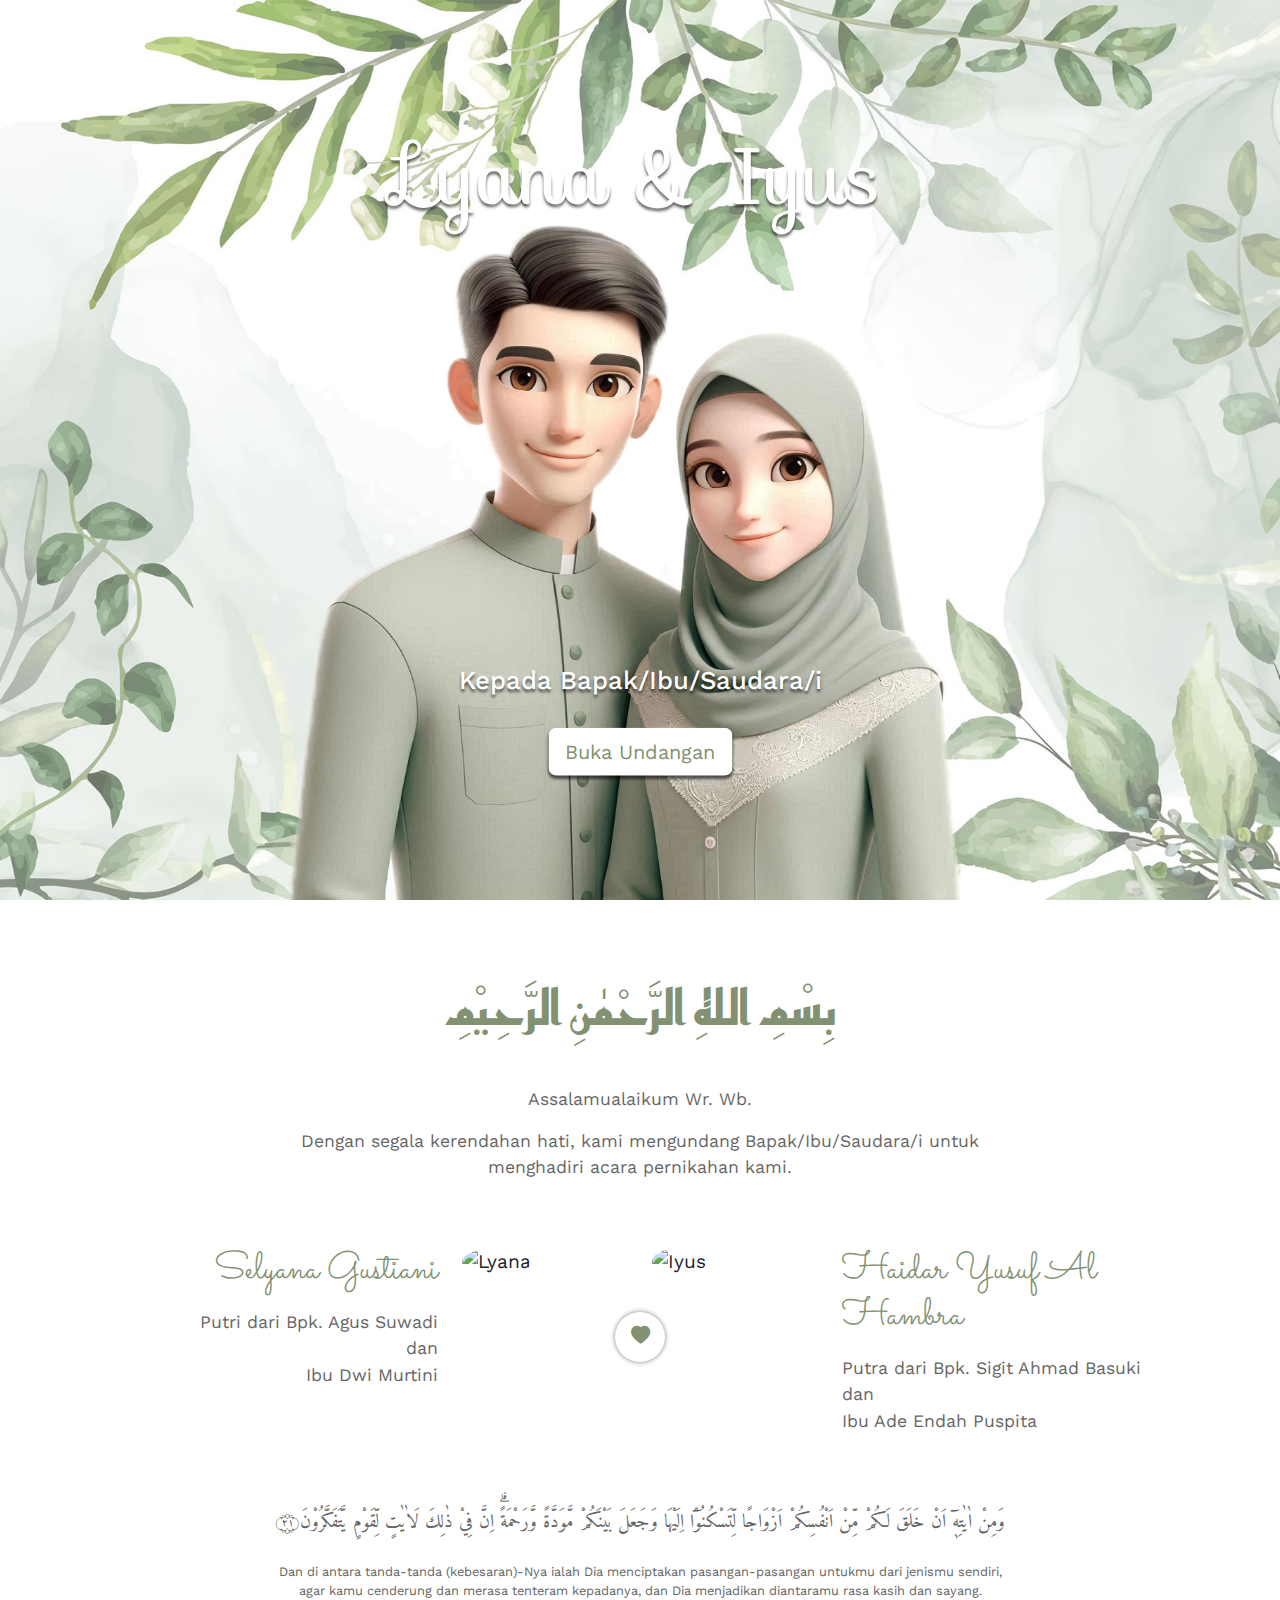
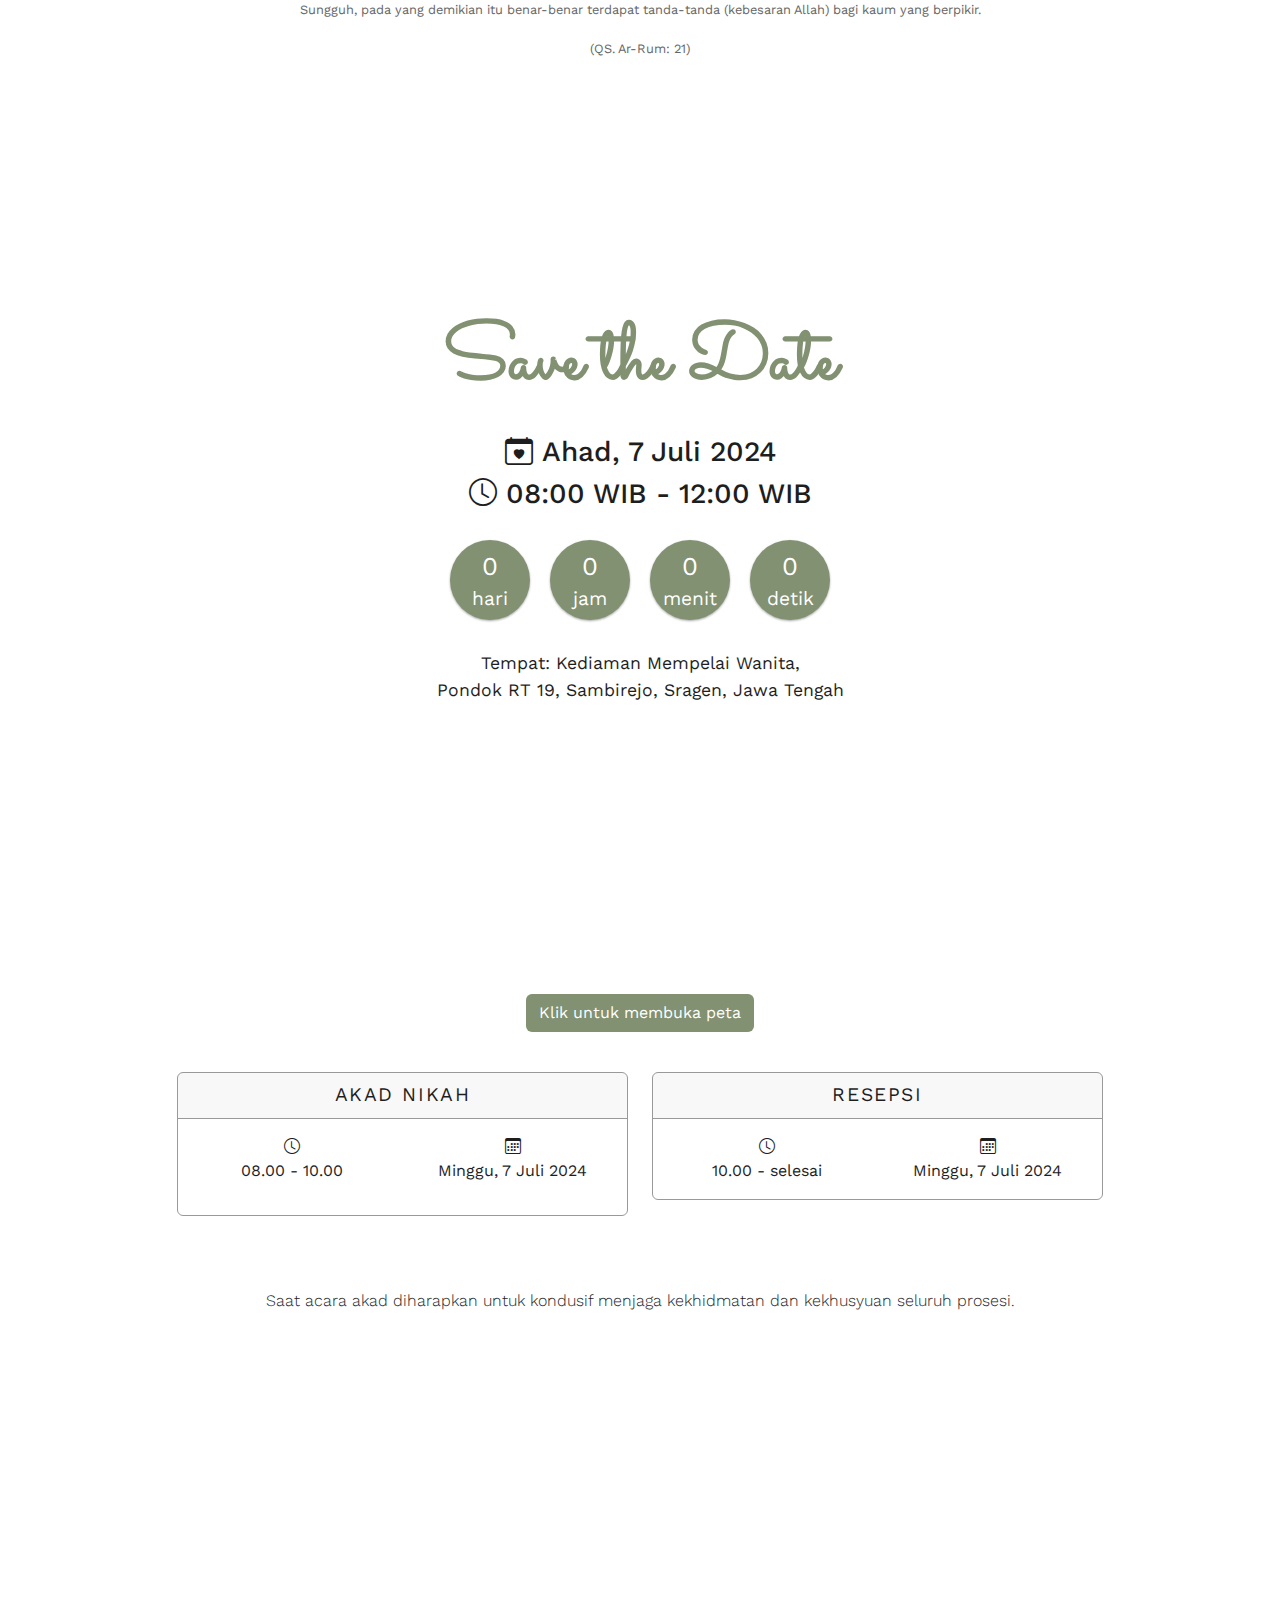
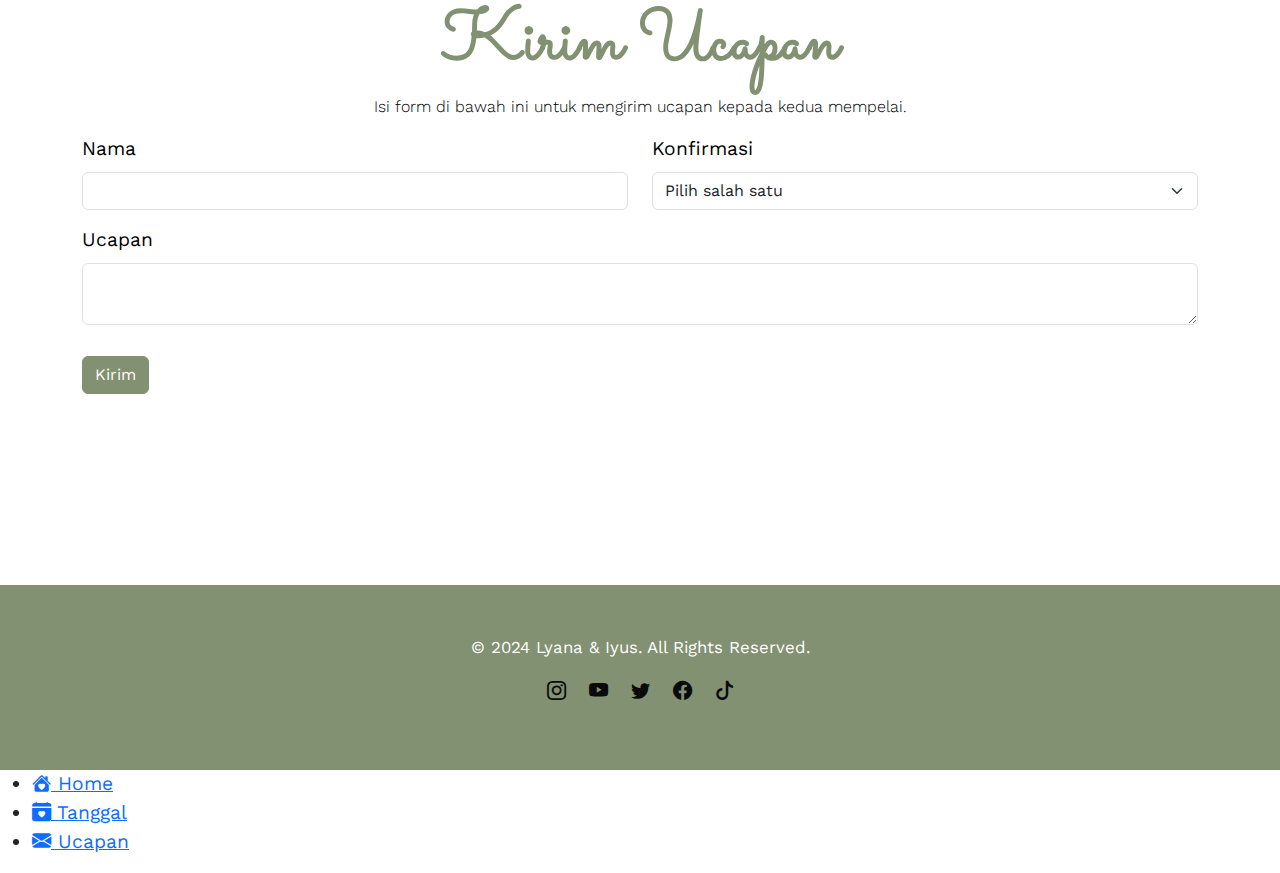
==== index.html @ e0b6995a "change song #1" ====
<!DOCTYPE html>
<html lang="en">
  <head>
    <meta charset="utf-8" />
    <meta name="viewport" content="width=device-width, initial-scale=1" />
    <title>Lyana & Iyus</title>
    <link rel="icon" type="image/x-icon" href="img/fav-min.ico" />
    <link
      href="https://cdn.jsdelivr.net/npm/bootstrap@5.3.3/dist/css/bootstrap.min.css"
      rel="stylesheet"
      integrity="sha384-QWTKZyjpPEjISv5WaRU9OFeRpok6YctnYmDr5pNlyT2bRjXh0JMhjY6hW+ALEwIH"
      crossorigin="anonymous"
    />

    <!-- Fonts -->
    <link rel="preconnect" href="https://fonts.googleapis.com" />
    <link rel="preconnect" href="https://fonts.gstatic.com" crossorigin />
    <link
      href="https://fonts.googleapis.com/css2?family=Sacramento&family=Work+Sans:wght@100;300;400;600;700&display=swap"
      rel="stylesheet"
    />
    <link
      href="https://fonts.googleapis.com/css2?family=Corinthia:wght@400;700&display=swap"
      rel="stylesheet"
    />
    <link
      href="https://fonts.googleapis.com/css2?family=Reem+Kufi:wght@400..700&display=swap"
      rel="stylesheet"
    />
    <link
      href="https://fonts.googleapis.com/css2?family=Alice&family=Pacifico&family=Sofia&display=swap"
      rel="stylesheet"
    />
    <link
      href="https://fonts.googleapis.com/css2?family=Amiri:ital,wght@0,400;0,700;1,400;1,700&display=swap"
      rel="stylesheet"
    />

    <!-- simplyCountdown -->
    <link rel="stylesheet" href="countdown/simplyCountdown.theme.default.css" />
    <script src="countdown/simplyCountdown.min.js"></script>

    <!-- Bootstrap Icons -->
    <link
      rel="stylesheet"
      href="https://cdn.jsdelivr.net/npm/bootstrap-icons@1.10.5/font/bootstrap-icons.css"
    />

    <link rel="stylesheet" href="style.css" />
  </head>

  <body>
    <section
      id="hero"
      class="hero p-3 mx-auto text-center justify-content-center align-items-center text-white"
    >
      <main>
        <div
          class="position-absolute translate-middle"
          style="top: 20%; left: 50%"
        >
          <h1>Lyana & Iyus</h1>
        </div>
        <div
          class="position-absolute translate-middle"
          style="top: 80%; left: 50%"
        >
          <h4>Kepada <span>Bapak/Ibu/Saudara/i, </span></h4>
          <a href="#home" class="btn btn-lg mt-4" onClick="enableScroll()"
            >Buka Undangan</a
          >
        </div>
      </main>
    </section>

    <section id="home" class="home">
      <div class="container">
        <div class="row justify-content-center">
          <div class="col-md-8 text-center">
            <h2>بِسْمِ اللهِ الرَّحْمٰنِ الرَّحِيْمِ</h2>
            <p>Assalamualaikum Wr. Wb.</p>
            <p>
              Dengan segala kerendahan hati, kami mengundang Bapak/Ibu/Saudara/i
              untuk menghadiri acara pernikahan kami.
            </p>
          </div>
        </div>

        <div class="row couple">
          <div class="col-lg-6">
            <div class="row">
              <div class="col-8 text-end">
                <h3>Selyana Gustiani</h3>
                <p>
                  Putri dari Bpk. Agus Suwadi <br />
                  dan <br />
                  Ibu Dwi Murtini
                </p>
              </div>
              <div class="col-4">
                <img
                  src="img/01.jpg"
                  alt="Lyana"
                  class="img-responsive rounded-circle"
                />
              </div>
            </div>
          </div>

          <span class="heart"><i class="bi bi-heart-fill"></i></span>

          <div class="col-lg-6 putra">
            <div class="row">
              <div class="col-4">
                <img
                  src="img/02.jpg"
                  alt="Iyus"
                  class="img-responsive rounded-circle"
                />
              </div>
              <div class="col-8">
                <h3>Haidar Yusuf Al Hambra</h3>
                <p>
                  Putra dari Bpk. Sigit Ahmad Basuki <br />
                  dan <br />
                  Ibu Ade Endah Puspita
                </p>
              </div>
            </div>
          </div>
        </div>

        <div class="row justify-content-center" style="margin-top: 3rem">
          <div class="col-md-8 text-center">
            <p
              style="
                font-size: 1.2rem;
                font-family: 'Amiri', sans-serif;
                line-height: 48px;
              "
            >
              وَمِنْ اٰيٰتِهٖٓ اَنْ خَلَقَ لَكُمْ مِّنْ اَنْفُسِكُمْ اَزْوَاجًا
              لِّتَسْكُنُوْٓا اِلَيْهَا وَجَعَلَ بَيْنَكُمْ مَّوَدَّةً
              وَّرَحْمَةًۗ اِنَّ فِيْ ذٰلِكَ لَاٰيٰتٍ لِّقَوْمٍ
              يَّتَفَكَّرُوْنَ۝٢١
            </p>
            <p style="font-size: 0.8rem">
              Dan di antara tanda-tanda (kebesaran)-Nya ialah Dia menciptakan
              pasangan-pasangan untukmu dari jenismu sendiri, agar kamu
              cenderung dan merasa tenteram kepadanya, dan Dia menjadikan
              diantaramu rasa kasih dan sayang. Sungguh, pada yang demikian itu
              benar-benar terdapat tanda-tanda (kebesaran Allah) bagi kaum yang
              berpikir.
              <br /><br />
              (QS. Ar-Rum: 21)
            </p>
          </div>
        </div>
      </div>
    </section>

    <section id="info" class="info">
      <div class="container">
        <div class="row justify-content-center">
          <div class="col-md-8 col-10 text-center">
            <h2 style="margin-bottom: 25px">Save the Date</h2>
            <h3>
              <span class="icon-datetime"
                ><i class="bi bi-calendar-heart"> </i></span
              >Ahad, 7 Juli 2024
            </h3>
            <h3>
              <span class="icon-datetime"><i class="bi bi-clock"> </i></span
              >08:00 WIB - 12:00 WIB
            </h3>
            <div class="simply-countdown text-white"></div>
            <p class="alamat">
              Tempat: Kediaman Mempelai Wanita, <br />
              Pondok RT 19, Sambirejo, Sragen, Jawa Tengah
            </p>

            <iframe
              src="https://maps.google.com/maps?q=-7.4890027454927965, 111.09215640266731&hl=id&z=18&output=embed"
              width="100%"
              height="250"
              style="border: 0"
              allowfullscreen=""
              loading="lazy"
              referrerpolicy="no-referrer-when-downgrade"
            ></iframe>

            <a
              href="https://maps.app.goo.gl/fdYqqbR3xzCkY8vp6"
              target="_blank"
              class="btn btn-custom my-3"
              >Klik untuk membuka peta</a
            >
            <!-- <p class="description">Diharapkan untuk tidak salah alamat dan tanggal. Manakala tiba di tujuan namun tidak
            ada tanda-tanda sedang dilangsungkan pernikahan, boleh jadi Anda salah jadwal, atau salah tempat.</p> -->
          </div>
        </div>

        <div class="row justify-content-center mt-4">
          <div class="col-md-5 col-10">
            <div class="card text-center text-bg-light mb-5">
              <div class="card-header">Akad Nikah</div>
              <div class="card-body">
                <div class="row justify-content-center">
                  <div class="col-md-6">
                    <i class="bi bi-clock d-block"></i>
                    <p>08.00 - 10.00</p>
                  </div>
                  <div class="col-md-6">
                    <i class="bi bi-calendar3 d-block"></i>
                    <p>Minggu, 7 Juli 2024</p>
                  </div>
                </div>
              </div>
              <!-- <div class="card-footer">
              Saat acara akad diharapkan untuk kondusif menjaga kekhidmatan dan kekhusyuan seluruh prosesi.
            </div> -->
            </div>
          </div>
          <div class="col-md-5 col-10">
            <div class="card text-center text-bg-light">
              <div class="card-header">Resepsi</div>
              <div class="card-body">
                <div class="row justify-content-center">
                  <div class="col-md-6">
                    <i class="bi bi-clock d-block"></i>
                    <span>10.00 - selesai</span>
                  </div>
                  <div class="col-md-6">
                    <i class="bi bi-calendar3 d-block"></i>
                    <span>Minggu, 7 Juli 2024</span>
                  </div>
                </div>
              </div>
              <!-- <div class="card-footer">
              Saat acara akad diharapkan untuk kondusif menjaga kekhidmatan dan kekhusyuan seluruh prosesi.
            </div> -->
            </div>
          </div>
          <div class="description text-center">
            Saat acara akad diharapkan untuk kondusif menjaga kekhidmatan dan
            kekhusyuan seluruh prosesi.
          </div>
        </div>
      </div>
    </section>

    <section id="rsvp" class="rsvp">
      <div class="container">
        <div class="row justify-content-center">
          <div class="col-md-8 col-10 text-center">
            <h2>Kirim Ucapan</h2>
            <p>
              Isi form di bawah ini untuk mengirim ucapan kepada kedua mempelai.
            </p>
          </div>
        </div>

        <form
          class="row align-items-center justify-content-center"
          method="POST"
          action=""
          id="my-form"
        >
          <div class="col-6">
            <div class="mb-3">
              <label for="nama" class="form-label">Nama</label>
              <input
                type="text"
                class="form-control"
                id="nama"
                name="nama"
                autocomplete="off"
                required
              />
            </div>
          </div>
          <div class="col-6">
            <div class="mb-3">
              <label for="konfirmasi" class="form-label">Konfirmasi</label>
              <select
                name="konfirmasi"
                id="konfirmasi"
                class="form-select"
                required
              >
                <option value="" disabled selected>Pilih salah satu</option>
                <option value="Hadir">Hadir</option>
                <option value="Tidak Hadir">Tidak Hadir</option>
              </select>
            </div>
          </div>
          <div class="col-12">
            <div class="mb-3">
              <label for="nama" class="form-label">Ucapan</label>
              <textarea
                class="form-control"
                id="ucapan"
                name="ucapan"
                autocomplete="off"
                required
              ></textarea>
            </div>
          </div>
          <div class="col-12" style="margin-top: 15px; margin-bottom: 15px">
            <button class="btn btn-primary btn-kirim">Kirim</button>
            <button
              class="btn btn-primary btn-loading d-none"
              type="button"
              disabled
            >
              <span
                class="spinner-border spinner-border-sm"
                role="status"
                aria-hidden="true"
              ></span>
              Loading...
            </button>
          </div>
        </form>

        <div
          class="alert alert-success alert-dismissible fade show d-none my-alert"
          role="alert"
        >
          <strong>Terimakasih!</strong> Ucapan Anda sudah terkirim.
          <button
            type="button"
            class="btn-close"
            data-bs-dismiss="alert"
            aria-label="Close"
          ></button>
        </div>

        <div class="row justify-content-center mt-5">
          <div class="col-md-12" id="ucapan-show"></div>
        </div>
      </div>
    </section>

    <footer>
      <div class="container">
        <div class="row">
          <div class="col text-center">
            <small class="block"
              >&copy; 2024 Lyana & Iyus. All Rights Reserved.</small
            >
            <!-- <small class="block">Design by <a href="https://instagram.com/sandhikagalih">@sandhikagalih</a>.</small> -->
            <ul class="mt-3" style="padding-left: 0px">
              <li>
                <a href="#"><i class="bi bi-instagram"></i></a>
              </li>
              <li>
                <a href="#"><i class="bi bi-youtube"></i></a>
              </li>
              <li>
                <a href="#"><i class="bi bi-twitter"></i></a>
              </li>
              <li>
                <a href="#"><i class="bi bi-facebook"></i></a>
              </li>
              <li>
                <a href="#"><i class="bi bi-tiktok"></i></a>
              </li>
            </ul>
          </div>
        </div>
      </div>
    </footer>

    <!--=============== HEADER ===============-->
    <header id="header">
      <nav class="nav container-nav">
        <div class="nav__menu" id="nav-menu">
          <ul class="nav__list">
            <li class="nav__item d-none">
              <a href="#hero" class="nav__link active-link">
                <i class="bx bx-home-alt nav__icon"></i>
                <span class="nav__name"></span>
              </a>
            </li>

            <li class="nav__item">
              <a href="#home" class="nav__link">
                <i class="bi bi-house-heart-fill nav__icon"></i>
                <span class="nav__name">Home</span>
              </a>
            </li>

            <li class="nav__item">
              <a href="#info" class="nav__link">
                <i class="bi bi-calendar-heart-fill nav__icon"></i>
                <span class="nav__name">Tanggal</span>
              </a>
            </li>

            <li class="nav__item">
              <a href="#rsvp" class="nav__link">
                <i class="bi bi-envelope-fill nav__icon"></i>
                <span class="nav__name">Ucapan</span>
              </a>
            </li>

            <!-- <li class="nav__item">
              <a href="#portfolio" class="nav__link">
                <i class="bx bx-briefcase-alt nav__icon"></i>
                <span class="nav__name">Portfolio</span>
              </a>
            </li>

            <li class="nav__item">
              <a href="#contactme" class="nav__link">
                <i class="bx bx-message-square-detail nav__icon"></i>
                <span class="nav__name">Contactme</span>
              </a>
            </li> -->
          </ul>
        </div>
      </nav>
    </header>

    <!-- <nav class="navbar bg-transparent sticky-bottom mynavbar justify-content-center">
    <div class="container" style="width: 70%;">
      <a class="nav-link" href="#home" style="font-size: 1rem;"><span class="icon-nav"><i class="bi bi-house-heart"></i>Home</a>
      <a class="nav-link" href="#info" style="font-size: 1rem;"><span class="icon-nav"><i class="bi bi-calendar-heart"></i>Tanggal & Waktu</a>
    </div>
  </nav> -->

    <div id="audio-container">
      <audio id="song" loop>
        <source src="audio/crush.mp3" type="audio/mp3" />
      </audio>

      <div class="audio-icon-wrapper" style="display: none">
        <i class="bi bi-disc"></i>
      </div>
    </div>

    <script
      src="https://cdn.jsdelivr.net/npm/popper.js@1.12.9/dist/umd/popper.min.js"
      integrity="sha384-ApNbgh9B+Y1QKtv3Rn7W3mgPxhU9K/ScQsAP7hUibX39j7fakFPskvXusvfa0b4Q"
      crossorigin="anonymous"
    ></script>
    <script
      src="https://cdn.jsdelivr.net/npm/bootstrap@5.3.3/dist/js/bootstrap.bundle.min.js"
      integrity="sha384-YvpcrYf0tY3lHB60NNkmXc5s9fDVZLESaAA55NDzOxhy9GkcIdslK1eN7N6jIeHz"
      crossorigin="anonymous"
    ></script>
    <script src="https://cdn.jsdelivr.net/npm/bs5-lightbox@1.8.3/dist/index.bundle.min.js"></script>
    <script src="main.js"></script>

    <script>
      simplyCountdown(".simply-countdown", {
        year: 2024, // required
        month: 7, // required
        day: 7, // required
        hours: 8, // Default is 0 [0-23] integer
        words: {
          //words displayed into the countdown
          days: { singular: "hari", plural: "hari" },
          hours: { singular: "jam", plural: "jam" },
          minutes: { singular: "menit", plural: "menit" },
          seconds: { singular: "detik", plural: "detik" },
        },
      });
    </script>

    <script>
      // const stickyTop = document.querySelector('.sticky-top');
      // const offcanvas = document.querySelector('.offcanvas');

      // offcanvas.addEventListener('show.bs.offcanvas', function () {
      //   stickyTop.style.overflow = 'visible';
      // });

      // offcanvas.addEventListener('hidden.bs.offcanvas', function () {
      //   stickyTop.style.overflow = 'hidden';
      // });
    </script>

    <script>
      const rootElement = document.querySelector(":root");
      const audioIconWrapper = document.querySelector(".audio-icon-wrapper");
      const audioIcon = document.querySelector(".audio-icon-wrapper i");
      const song = document.querySelector("#song");
      let isPlaying = false;

      function disableScroll() {
        scrollTop = window.pageYOffset || document.documentElement.scrollTop;
        scrollLeft = window.pageXOffset || document.documentElement.scrollLeft;

        window.onscroll = function () {
          window.scrollTo(scrollTop, scrollLeft);
        };

        rootElement.style.scrollBehavior = "auto";
      }

      function enableScroll() {
        window.onscroll = function () {};
        rootElement.style.scrollBehavior = "smooth";
        localStorage.setItem("opened", "true");
        playAudio();
      }

      function playAudio() {
        song.volume = 0.5;
        audioIconWrapper.style.display = "flex";
        song.play();
        isPlaying = true;
      }

      audioIconWrapper.onclick = function () {
        if (isPlaying) {
          song.pause();
          audioIcon.classList.remove("bi-disc");
          audioIcon.classList.add("bi-pause-circle");
        } else {
          song.play();
          audioIcon.classList.add("bi-disc");
          audioIcon.classList.remove("bi-pause-circle");
        }

        isPlaying = !isPlaying;
      };

      if (!localStorage.getItem("opened")) {
        disableScroll();
      }
      disableScroll();
    </script>

    <script>
      const scriptURL =
        "https://script.google.com/macros/s/AKfycbwRTH7jut12gZgEm5F5q0Re8HhPMRl8ccs-3Pchv9IXvQUuDUUGzwP4-3HopkGYMEgA/exec";
      const form = document.forms["my-form"];
      const btnKirim = document.querySelector(".btn-kirim");
      const btnLoading = document.querySelector(".btn-loading");
      const myAlert = document.querySelector(".my-alert");

      form.addEventListener("submit", (e) => {
        e.preventDefault();
        // ketika tombol submit diklik
        // tampilkan tombol loading, hilangkan tombol kirim
        btnLoading.classList.toggle("d-none");
        btnKirim.classList.toggle("d-none");
        glow =
          "<div class='placeholder-glow mt-3'>" +
          "<span class='placeholder col-4'></span>" +
          "<span class='placeholder col-1 offset-6'></span>" +
          "<span class='placeholder col-8'></span>" +
          "</div>" +
          "<div class='placeholder-glow mt-3'>" +
          "<span class='placeholder col-4'></span>" +
          "<span class='placeholder col-1 offset-6'></span>" +
          "<span class='placeholder col-8'></span>" +
          "</div>" +
          "<div class='placeholder-glow mt-3'>" +
          "<span class='placeholder col-4'></span>" +
          "<span class='placeholder col-1 offset-6'></span>" +
          "<span class='placeholder col-8'></span>" +
          "</div>";
        document.getElementById("ucapan-show").innerHTML = "";
        document.getElementById("ucapan-show").innerHTML = glow;
        fetch(scriptURL, { method: "POST", body: new FormData(form) })
          .then((response) => {
            fetchJSONData();
            // tampilkan tombol kirim, hilangkan tombol loading
            btnLoading.classList.toggle("d-none");
            btnKirim.classList.toggle("d-none");
            // tampilkan alert
            myAlert.classList.toggle("d-none");
            // reset formnya
            form.reset();
            // console.log('Success!', response);
          })
          .catch((error) => console.error("Error!", error.message));
      });

      function fetchJSONData() {
        fetch(
          "https://script.google.com/macros/s/AKfycbyUpbP7w0njojXUt_hQX7yqkioSXb-N8_eKjPZL4yBMKMuc9KRq4rf234m5NmoCH4g6/exec",
          {
            mode: "cors",
          }
        )
          .then((res) => {
            // console.log(res)
            if (!res.ok) {
              throw new Error(`HTTP error! Status: ${res.status}`);
            }
            return res.json();
          })
          .then((data) => {
            // console.log(data.data.length)
            data.data.reverse();
            text =
              "<ul class='list-group' style='max-height: 250px; overflow-y:auto; -webkit-overflow-scrolling: touch;'>";
            for (var i = 0; i < data.data.length; i++) {
              // console.log(data[i].nama)
              if (data.data[i].konfirmasi == "Hadir") {
                pillColor = " text-bg-success ";
              } else {
                pillColor = " text-bg-secondary ";
              }
              text +=
                "<li class='list-group-item d-flex justify-content-between align-items-start'><div class='ms-2 me-auto' id='ucapan-tampil'><div class='fw-bold' id='nama-tampil'>" +
                data.data[i].nama +
                "<span> <i class='fw-light text-secondary' style='font-size: 10px'>" +
                new Date(data.data[i].timestamp).toLocaleString("id-ID") +
                "</i></span>" +
                "</div>" +
                data.data[i].ucapan +
                "</div><span class='badge" +
                pillColor +
                "rounded-pill'>" +
                data.data[i].konfirmasi +
                "</span></li>";
            }
            text += "</ul>";
            document.getElementById("ucapan-show").innerHTML = text;
          })
          .catch((error) => console.error("Unable to fetch data:", error));
      }

      fetchJSONData();
    </script>

    <script>
      const urlParams = new URLSearchParams(window.location.search);
      const nama = urlParams.get("n") || "";
      const pronoun = urlParams.get("p") || "Bapak/Ibu/Saudara/i";
      const namaContainer = document.querySelector(".hero h4 span");
      namaContainer.innerText = `${pronoun} ${nama},`.replace(/ ,$/, "");

      document.querySelector("#nama").value = nama;
    </script>
  </body>
</html>
---- countdown/simplyCountdown.theme.default.css ----
.simply-countdown {
  overflow: hidden;
  display: table;
  margin: auto;
}
.simply-countdown > .simply-section {
  width: 20px;
  height: 20px;
  padding: 40px;
  display: flex;
  align-items: center;
  justify-content: center;
  float: left;
  margin: 10px;
  background: var(--sage);
  box-shadow: 0 1px 3px rgba(0, 0, 0, 0.12), 0 1px 2px rgba(0, 0, 0, 0.24);
  border-radius: 50%;
}
.simply-countdown > .simply-section .simply-amount,
.simply-countdown > .simply-section .simply-word {
  display: block;
  text-align: center;
}

.simply-countdown > .simply-section .simply-amount {
  font-size: 1.6rem;
}
---- style.css ----
:root {
  --pink: #f14e95;
  --sage: #819171;
  --bg: #0a0a0a;
  --shadow: 0 3px 3px rgba(0, 0, 0, 0.6);
}

body {
  font-size: 1.2rem;
  font-family: "Work Sans", sans-serif;
  /* min-height: 4000px; */
}

.hero::before {
  content: "";
  position: absolute;
  top: 0;
  left: 0;
  width: 100%;
  height: 100%;
  background-image: url(img/bg.jpg);
  background-size: cover;
  background-position: center;
  z-index: -1;
  /* opacity: 0.7;s */
  /* filter: grayscale(); */
}

.hero {
  position: relative;
  min-height: 100vh;
  z-index: 2000;
}

.hero h1,
.hero h4,
.hero p {
  text-shadow: var(--shadow);
}

/* .hero h1 {
  font-family: "Sacramento", cursive;
  font-size: 6rem;
} */

.hero h1 {
  font-family: "Sofia", cursive;
  font-size: 5rem;
}

.hero h4 {
  font-size: 1.6rem;
}

.hero p {
  font-size: 1.4rem;
}

.hero a {
  color: var(--sage);
  background-color: white;
  box-shadow: var(--shadow);
}

.hero a:hover {
  background-color: var(--sage);
  color: white;
}

.mynavbar {
  background-color: rgba(255, 255, 255, 0.3) !important;
  backdrop-filter: blur(4px);
  margin-top: -45px;
  /* z-index: -2; */
}

/* .mynavbar .offcanvas {
  height: 100vh;
} */

.mynavbar .navbar-brand,
.mynavbar .offcanvas-title {
  font-family: "Sacramento", cursive;
  font-size: 1.5rem;
  font-weight: bold;
}

.mynavbar .nav-link {
  text-transform: uppercase;
}

.home {
  /* background-image: url(img/bg.png); */
  /* background-size: cover; */
  background-color: white;
  /* min-height: 100vh; */
  /* margin-top: -6rem; */
  padding-top: 5rem;
  padding-bottom: 5rem;
}

.home h2 {
  color: var(--sage);
  font-family: "Reem Kufi", sans-serif;
  font-size: 3rem;
  font-weight: bold;
  margin-bottom: 3rem;
}

.info h2,
.story h2,
.gallery h2,
.rsvp h2,
.gifts h2 {
  color: var(--sage);
  font-family: "Sacramento";
  font-size: 5rem;
  font-weight: bold;
}

.home h3 {
  color: #444;
  font-size: 1.5rem;
  margin-bottom: 1rem;
}

.home p {
  font-size: 1.1rem;
  color: #666;
}

.home .couple {
  margin-top: 50px;
}

.home .couple h3 {
  font-family: "Sacramento";
  font-size: 2.4rem;
  color: var(--sage);
}

.home .couple img {
  width: 100%;
}

.home .icon-datetime {
  padding-right: 10px;
}

.home .heart {
  width: 50px;
  height: 50px;
  background-color: white;
  display: flex;
  border-radius: 50%;
  box-shadow: 0 0 5px rgba(0, 0, 0, 0.5);
  position: absolute;
  left: 50%;
  transform: translateX(-50%) translateY(65px);
}

.home .heart i {
  margin: auto;
  color: var(--sage);
}

.info {
  /* background-color: var(--bg); */
  /* background-color: #f5f5f5;
  background-color: white; */
  color: #1e1e1e;
  padding-top: 10rem;
  padding-bottom: 8rem;
}

.info .alamat {
  font-size: 1.1rem;
}

.info .description {
  font-size: 1rem;
  font-weight: 300;
  margin-top: 25px;
}

.info .btn-custom {
  background-color: var(--sage);
  color: white;
}

.info .card {
  background-color: rgba(255, 255, 255, 0.2) !important;
  color: #1e1e1e !important;
  border: 1px solid #999;
}

.info .card-header {
  border-bottom: 1px solid #999;
  text-transform: uppercase;
  letter-spacing: 0.1rem;
}

.info .card-body {
  font-size: 1rem;
}

.info .card-footer {
  border-top: 1px solid #999;
  font-size: 0.9rem;
  font-weight: 300;
}

.story,
.gallery,
.rsvp,
.gifts {
  padding-top: 10rem;
  padding-bottom: 8rem;
}

.story span,
.gallery span,
.gifts span {
  text-transform: uppercase;
  color: #666;
  font-size: 0.9rem;
  letter-spacing: 1px;
  display: block;
  margin-bottom: 1rem;
}

.story p,
.gallery p,
.rsvp p,
.gifts p {
  font-size: 1rem;
  font-weight: 300;
}

.timeline {
  list-style: none;
  padding: 1.4rem 0;
  margin-top: 1rem;
  position: relative;
}

.timeline::before {
  content: "";
  top: 0;
  bottom: 0;
  position: absolute;
  width: 1px;
  background-color: #ccc;
  left: 50%;
}

.timeline li {
  margin-bottom: 1.5rem;
  position: relative;
}

.timeline li::before,
.timeline li::after {
  content: "";
  display: table;
}

.timeline li::after {
  clear: both;
}

.timeline li .timeline-image {
  width: 160px;
  height: 160px;
  background-color: #ccc;
  position: absolute;
  left: 50%;
  transform: translateX(-50%);
  border-radius: 50%;
  background-size: cover;
  background-position: center;
  background-repeat: no-repeat;
}

.timeline li .timeline-panel {
  width: 40%;
  float: left;
  border: 1px solid #ccc;
  padding: 2rem;
  position: relative;
  border-radius: 8px;
  background-color: #fff;
}

.timeline li .timeline-panel::before {
  content: "";
  display: inline-block;
  position: absolute;
  border-top: 15px solid transparent;
  border-left: 15px solid #ccc;
  border-right: 0 solid #ccc;
  border-bottom: 15px solid transparent;
  top: 80px;
  right: -15px;
}

.timeline li .timeline-panel::after {
  content: "";
  position: absolute;
  display: inline-block;
  border-top: 14px solid transparent;
  border-left: 14px solid #fff;
  border-right: 0 solid #fff;
  border-bottom: 14px solid transparent;
  top: 81px;
  right: -13px;
}

.timeline li.timeline-inverted .timeline-panel {
  float: right;
}

.timeline li.timeline-inverted .timeline-panel::before {
  border-left-width: 0;
  border-right-width: 15px;
  left: -15px;
  right: auto;
}

.timeline li.timeline-inverted .timeline-panel::after {
  border-left-width: 0;
  border-right-width: 14px;
  left: -13px;
  right: auto;
}

.gallery {
  background-color: #f5f5f5;
}

.rsvp {
  /* background-color: var(--bg); */
  background-color: white;
}

.rsvp h2 {
  font-size: 4.5rem;
}

.rsvp p {
  color: black;
}

.rsvp form label {
  color: black;
}

.rsvp button {
  background-color: var(--sage);
  color: white;
  border: 1px solid var(--sage);
}

.rsvp button:hover {
  background-color: white;
  color: var(--sage);
  border: 1px solid white;
}

footer {
  padding: 3rem;
  background-color: var(--sage);
  color: white;
}

footer a {
  color: var(--bg);
  font-weight: bold;
  text-decoration: none;
}

footer a:hover {
  color: white;
}

footer li {
  list-style: none;
  display: inline;
  margin: 0.5rem;
}

.audio-icon-wrapper {
  width: 3rem;
  height: 3rem;
  font-size: 3rem;
  position: fixed;
  bottom: 7rem;
  right: 2rem;
  cursor: pointer;
  color: var(--sage);
  /* opacity: 0.5; */
  mix-blend-mode: difference;
  animation: rotating 4s linear infinite;
  transform-origin: center;
  display: flex;
  justify-content: center;
  align-items: center;
  line-height: 0;
  -webkit-animation: rotating 4s linear infinite;
}

.simply-countdown {
  margin-top: 20px;
  margin-bottom: 20px;
}

@keyframes rotating {
  from {
    transform: rotate(0);
  }
  to {
    transform: rotate(360deg);
  }
}

/* Media Query */
/* Extra large */
@media (max-width: 1200px) {
  .home .heart {
    transform: translateX(-50%) translateY(45px);
  }

  .mynavbar {
    margin-top: -45px;
  }
}

/* laptop */
@media (max-width: 992px) {
  /* html {
    font-size: 75%;
  } */

  .simply-countdown > .simply-section {
    padding: 40px;
  }

  .simply-word {
    font-size: 1rem;
  }

  .home .heart {
    display: none;
  }

  .timeline::before {
    left: 60px;
  }

  .timeline li .timeline-image {
    left: 15px;
    margin-left: 45px;
    top: 16px;
  }

  .timeline li .timeline-panel {
    width: calc((100% - 200px));
    float: right;
  }

  .timeline li .timeline-panel::before {
    border-left-width: 0;
    border-right-width: 15px;
    left: -15px;
    right: auto;
  }

  .timeline li .timeline-panel::after {
    border-left-width: 0;
    border-right-width: 14px;
    left: -13px;
    right: auto;
  }

  .mynavbar {
    margin-top: -30px;
  }
}

/* tablet */
@media (max-width: 853px) {
  /* html {
    font-size: 65%;
  } */

  .putra {
    margin-top: 3rem;
  }

  .simply-countdown > .simply-section {
    padding: 40px;
    margin: 5px;
    width: 15px;
    height: 15px;
  }

  .mynavbar .nav-link {
    font-size: 1.3rem;
    text-align: center;
  }

  /* .sticky-bottom {
    overflow: hidden;
  } */

  .timeline li .timeline-image {
    width: 140px;
    height: 140px;
  }

  .mynavbar {
    margin-top: -30px;
  }
}

/* mobile phone */
@media (max-width: 576px) {
  /* html {
    font-size: 60%;
  } */
  .putra {
    margin-top: 3rem;
  }

  .simply-countdown > .simply-section {
    padding: 30px;
    margin: 1px;
    width: 12px;
    height: 12px;
  }

  .timeline li .timeline-image {
    width: 80px;
    height: 80px;
  }

  .timeline li .timeline-panel {
    width: 65%;
    transform: translateX(-20px);
  }

  .timeline li .timeline-panel::before {
    top: 30px;
  }

  .timeline li .timeline-panel::after {
    top: 31px;
  }

  .mynavbar {
    margin-top: -30px;
  }
}
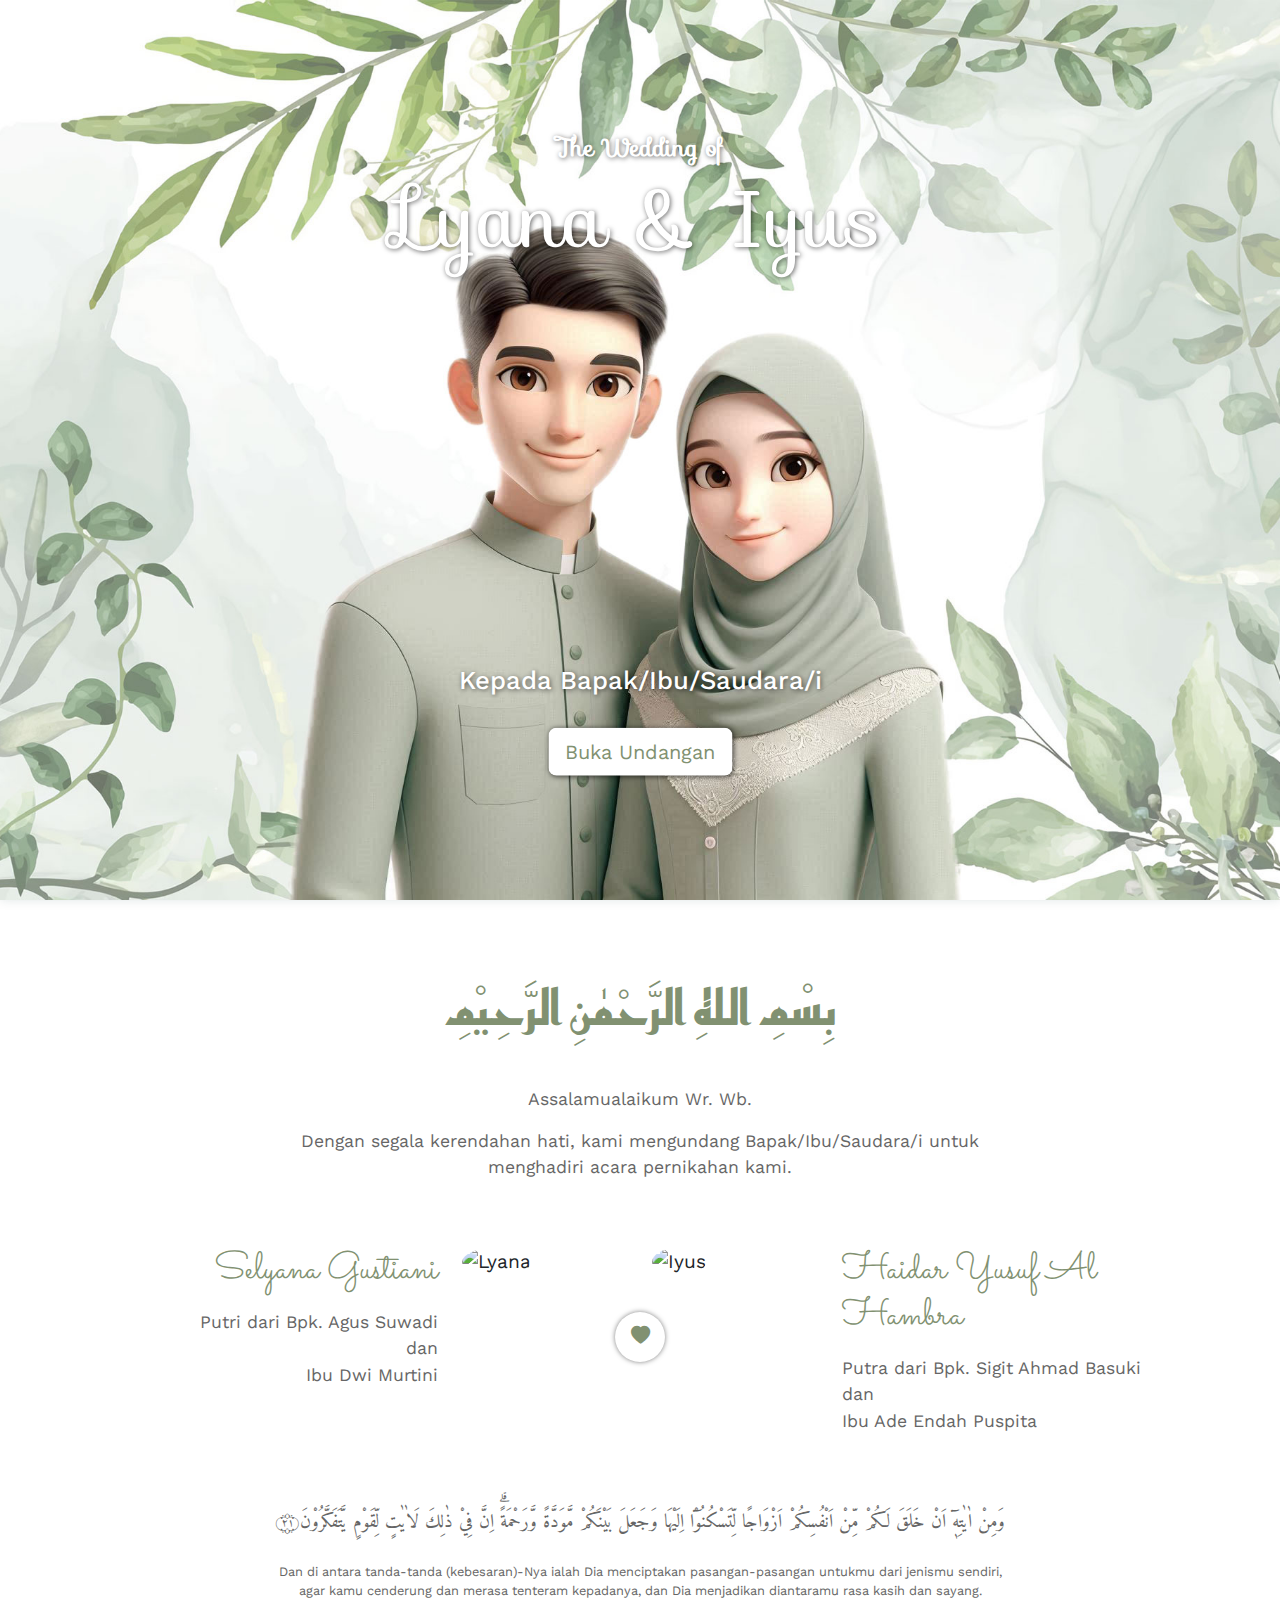
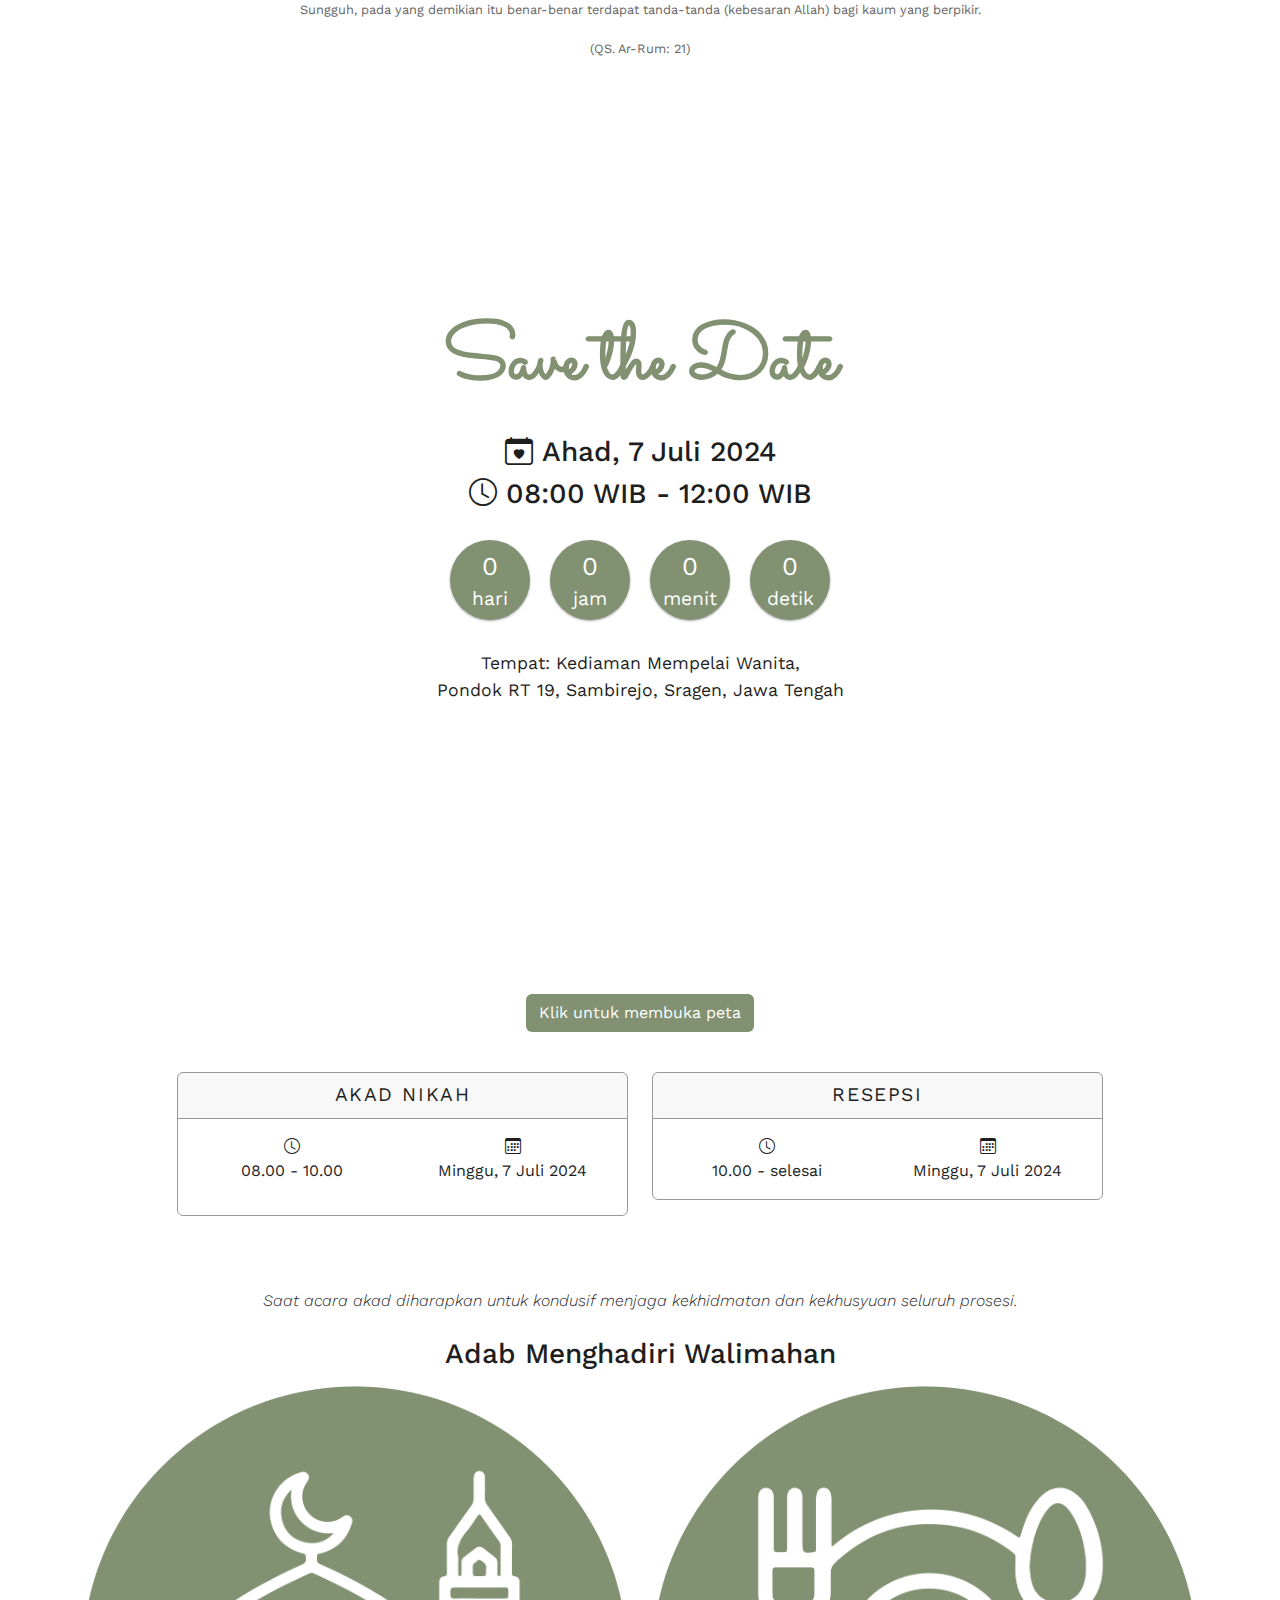
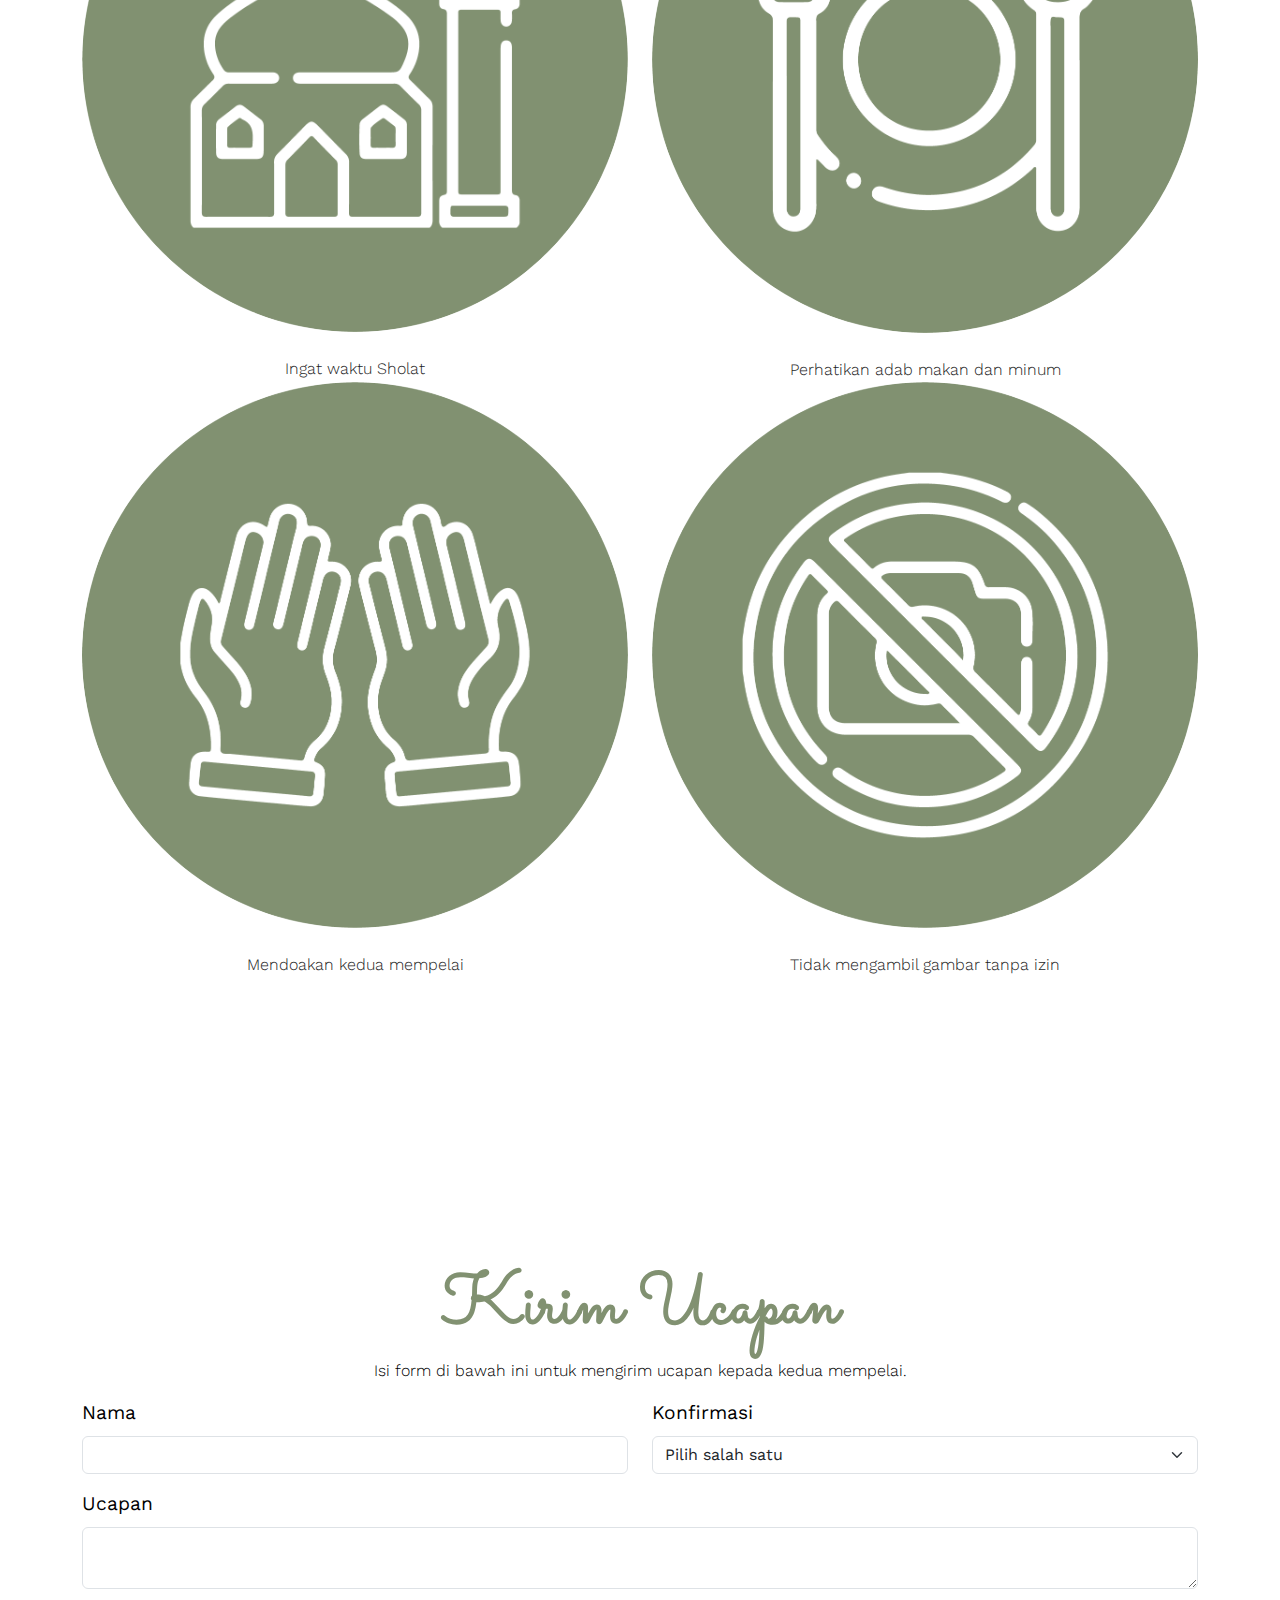
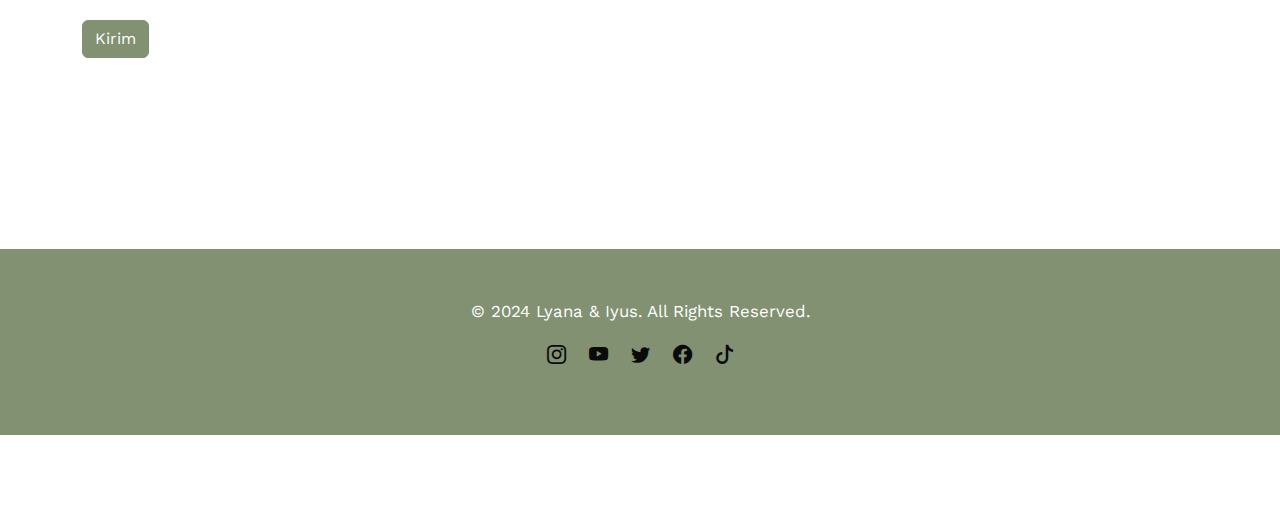
==== commit a802e989: "add icon adab walimahan" ====
--- a/index.html
+++ b/index.html
@@ -59,6 +59,7 @@
           class="position-absolute translate-middle"
           style="top: 20%; left: 50%"
         >
+          <h5>The Wedding of</h5>
           <h1>Lyana & Iyus</h1>
         </div>
         <div
@@ -242,8 +243,47 @@
             </div>
           </div>
           <div class="description text-center">
-            Saat acara akad diharapkan untuk kondusif menjaga kekhidmatan dan
-            kekhusyuan seluruh prosesi.
+            <i
+              >Saat acara akad diharapkan untuk kondusif menjaga kekhidmatan dan
+              kekhusyuan seluruh prosesi.</i
+            >
+          </div>
+        </div>
+
+        <div class="row justify-content-center text-center mt-4">
+          <h3 class="mb-3">Adab Menghadiri Walimahan</h3>
+          <div class="col-6">
+            <img
+              class="img-fluid rounded-circle"
+              src="img/icon/masjid.png"
+              alt=""
+            />
+            <div class="description">Ingat waktu Sholat</div>
+          </div>
+          <div class="col-6">
+            <img
+              class="img-fluid rounded-circle"
+              src="img/icon/makan.png"
+              alt=""
+            />
+            <div class="description">Perhatikan adab makan dan minum</div>
+          </div>
+
+          <div class="col-6">
+            <img
+              class="img-fluid rounded-circle"
+              src="img/icon/berdoa.png"
+              alt=""
+            />
+            <div class="description">Mendoakan kedua mempelai</div>
+          </div>
+          <div class="col-6">
+            <img
+              class="img-fluid rounded-circle"
+              src="img/icon/kamera.png"
+              alt=""
+            />
+            <div class="description">Tidak mengambil gambar tanpa izin</div>
           </div>
         </div>
       </div>
--- a/style.css
+++ b/style.css
@@ -2,7 +2,32 @@
   --pink: #f14e95;
   --sage: #819171;
   --bg: #0a0a0a;
-  --shadow: 0 3px 3px rgba(0, 0, 0, 0.6);
+  --shadow: 1px 1px 5px rgba(0, 0, 0, 0.6);
+  --header-height: 3rem;
+
+  /*========== Colors ==========*/
+  --hue: 174;
+  --sat: 63%;
+  --first-color: hsl(var(--hue), var(--sat), 40%);
+  --first-color-alt: hsl(var(--hue), var(--sat), 36%);
+  --title-color: hsl(var(--hue), 12%, 15%);
+  --text-color: hsl(var(--hue), 8%, 35%);
+  --body-color: hsl(var(--hue), 100%, 99%);
+  --container-color: #fff;
+
+  /*========== Font and typography ==========*/
+  --body-font: "Open Sans", sans-serif;
+  --h1-font-size: 1.5rem;
+  --normal-font-size: 0.938rem;
+  --tiny-font-size: 0.625rem;
+
+  /*========== z index ==========*/
+  --z-tooltip: 10;
+  --z-fixed: 100;
+}
+
+html {
+  scroll-behavior: smooth;
 }
 
 body {
@@ -34,6 +59,7 @@
 
 .hero h1,
 .hero h4,
+.hero h5,
 .hero p {
   text-shadow: var(--shadow);
 }
@@ -50,6 +76,13 @@
 
 .hero h4 {
   font-size: 1.6rem;
+}
+
+.hero h5 {
+  font-family: "Sofia", cursive;
+  font-size: 1.5rem;
+  padding-top: 3rem;
+  font-weight: bold;
 }
 
 .hero p {
@@ -208,6 +241,11 @@
   border-top: 1px solid #999;
   font-size: 0.9rem;
   font-weight: 300;
+}
+
+.info .icon-adab {
+  width: 200px;
+  height: 200px;
 }
 
 .story,
@@ -561,3 +599,197 @@
     margin-top: -30px;
   }
 }
+
+/*=============== REUSABLE CSS CLASSES ===============*/
+ul {
+  list-style: none;
+  padding-inline-start: 0px;
+}
+
+a {
+  text-decoration: none;
+}
+
+/* .section {
+  padding: 4.5rem 0 2rem;
+} */
+
+.section__title {
+  font-size: var(--h1-font-size);
+  color: var(--title-color);
+  text-align: center;
+  margin-bottom: 1.5rem;
+}
+
+.section__height {
+  height: 100vh;
+}
+
+/*=============== LAYOUT ===============*/
+.container-nav {
+  max-width: 80%;
+  margin-left: 1rem;
+  margin-right: 1rem;
+}
+
+/*=============== HEADER ===============*/
+.header {
+  position: fixed;
+  top: 0;
+  left: 0;
+  width: 100%;
+  background-color: var(--container-color);
+  z-index: var(--z-fixed);
+  transition: 0.4s;
+}
+
+/*=============== NAV ===============*/
+.nav {
+  height: var(--header-height);
+  display: flex;
+  justify-content: space-between;
+  align-items: center;
+}
+
+.nav__img {
+  width: 32px;
+  border-radius: 50%;
+}
+
+.nav__logo {
+  color: var(--title-color);
+  font-weight: 600;
+}
+
+/* @media screen and (max-width: 767px) { */
+.nav__menu {
+  position: fixed;
+  bottom: 0;
+  left: 0;
+  background-color: var(--container-color);
+  box-shadow: 0 -1px 12px hsla(var(--hue), var(--sat), 15%, 0.15);
+  width: 100%;
+  height: 4rem;
+  padding: 0 1rem;
+  display: grid;
+  align-content: center;
+  border-radius: 1.25rem 1.25rem 0 0;
+  transition: 0.4s;
+}
+/* } */
+
+.nav__list,
+.nav__link {
+  display: flex;
+}
+
+.nav__link {
+  flex-direction: column;
+  align-items: center;
+  row-gap: 4px;
+  color: var(--title-color);
+  font-weight: 600;
+}
+
+.nav__list {
+  justify-content: space-around;
+}
+
+.nav__name {
+  font-size: var(--tiny-font-size);
+  /* display: none;*/ /* Minimalist design, hidden labels */
+}
+
+.nav__icon {
+  margin-top: 0.5rem;
+  font-size: 1rem;
+}
+
+/*Active link*/
+.active-link {
+  position: relative;
+  color: var(--sage);
+  transition: 0.3s;
+}
+
+/* Minimalist design, active link */
+/* .active-link::before{
+  content: '';
+  position: absolute;
+  bottom: -.5rem;
+  width: 4px;
+  height: 4px;
+  background-color: var(--first-color);
+  border-radius: 50%;
+} */
+
+/* Change background header */
+.scroll-header {
+  box-shadow: 0 1px 12px hsla(var(--hue), var(--sat), 15%, 0.15);
+}
+
+/*=============== MEDIA QUERIES ===============*/
+/* For small devices */
+/* Remove if you choose, the minimalist design */
+@media screen and (max-width: 320px) {
+  .nav__name {
+    display: none;
+  }
+}
+
+/* For medium devices */
+@media screen and (min-width: 576px) {
+  .nav__list {
+    justify-content: center;
+    column-gap: 3rem;
+  }
+}
+
+@media screen and (min-width: 767px) {
+  body {
+    margin: 0;
+  }
+  .section {
+    padding: 7rem 0 2rem;
+  }
+  .nav {
+    height: calc(var(--header-height) + 1.5rem); /* 4.5rem */
+  }
+  .nav__img {
+    display: none;
+  }
+  .nav__icon {
+    display: none;
+  }
+  .nav__name {
+    font-size: var(--normal-font-size);
+    /* display: block; */ /* Minimalist design, visible labels */
+  }
+  .nav__link:hover {
+    color: var(--first-color);
+  }
+
+  /* First design, remove if you choose the minimalist design */
+  .active-link::before {
+    content: "";
+    position: absolute;
+    bottom: -0.75rem;
+    width: 4px;
+    height: 4px;
+    background-color: var(--first-color);
+    border-radius: 50%;
+  }
+
+  /* Minimalist design */
+  /* .active-link::before{
+      bottom: -.75rem;
+  } */
+}
+
+/* For large devices */
+@media screen and (min-width: 1024px) {
+  .container {
+    margin-left: auto;
+    margin-right: auto;
+  }
+}
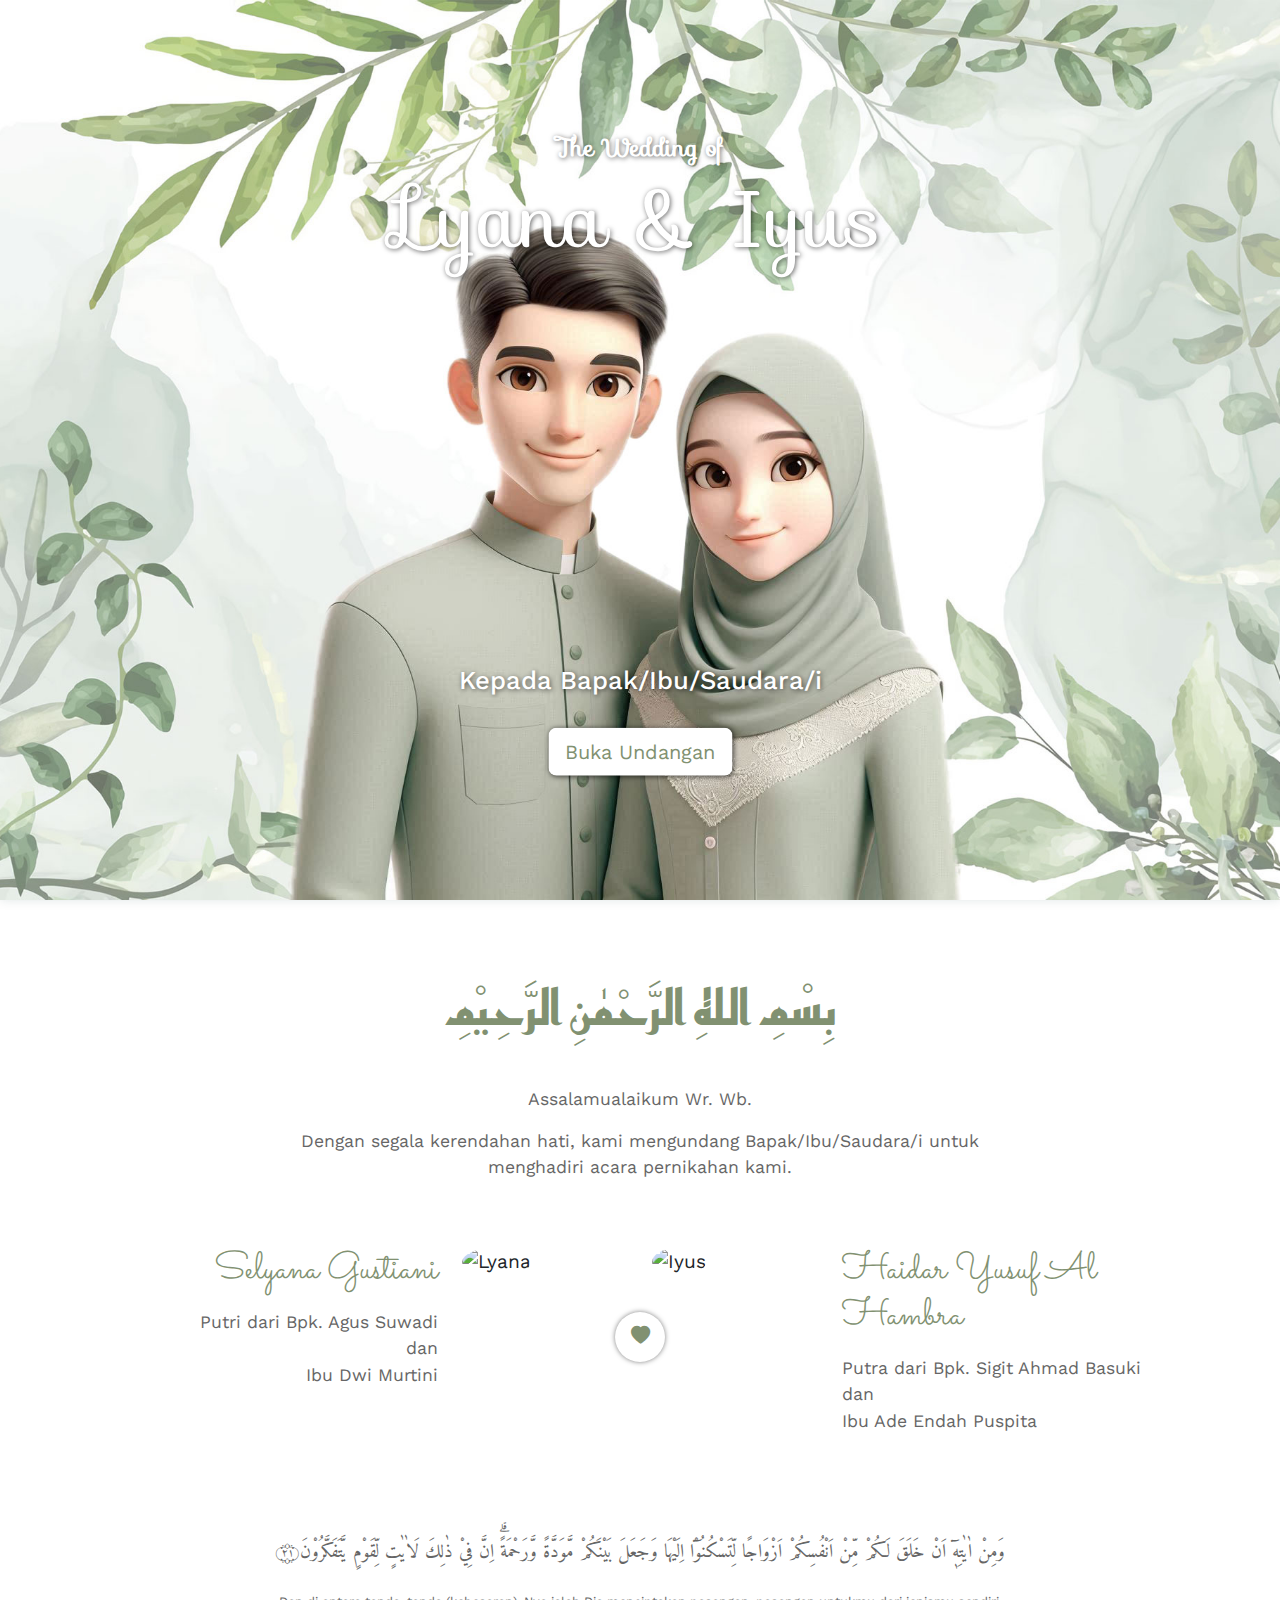
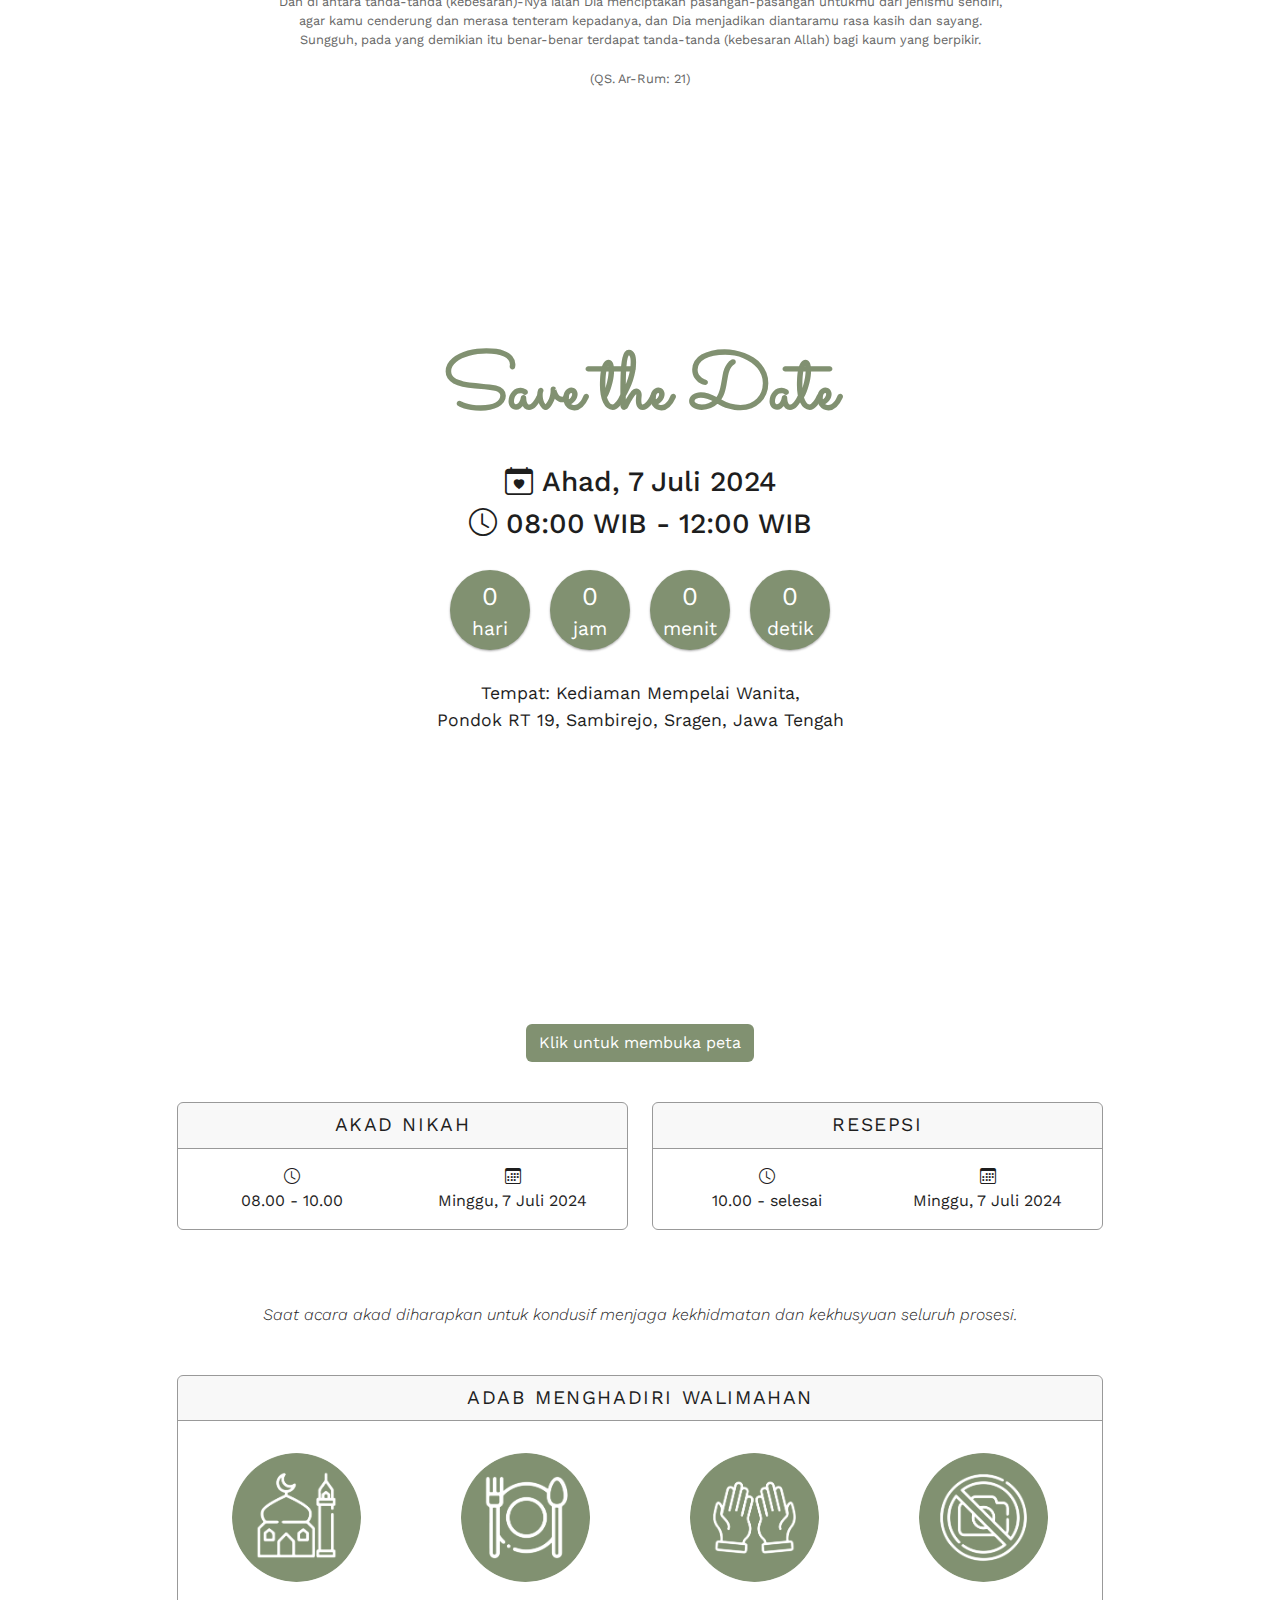
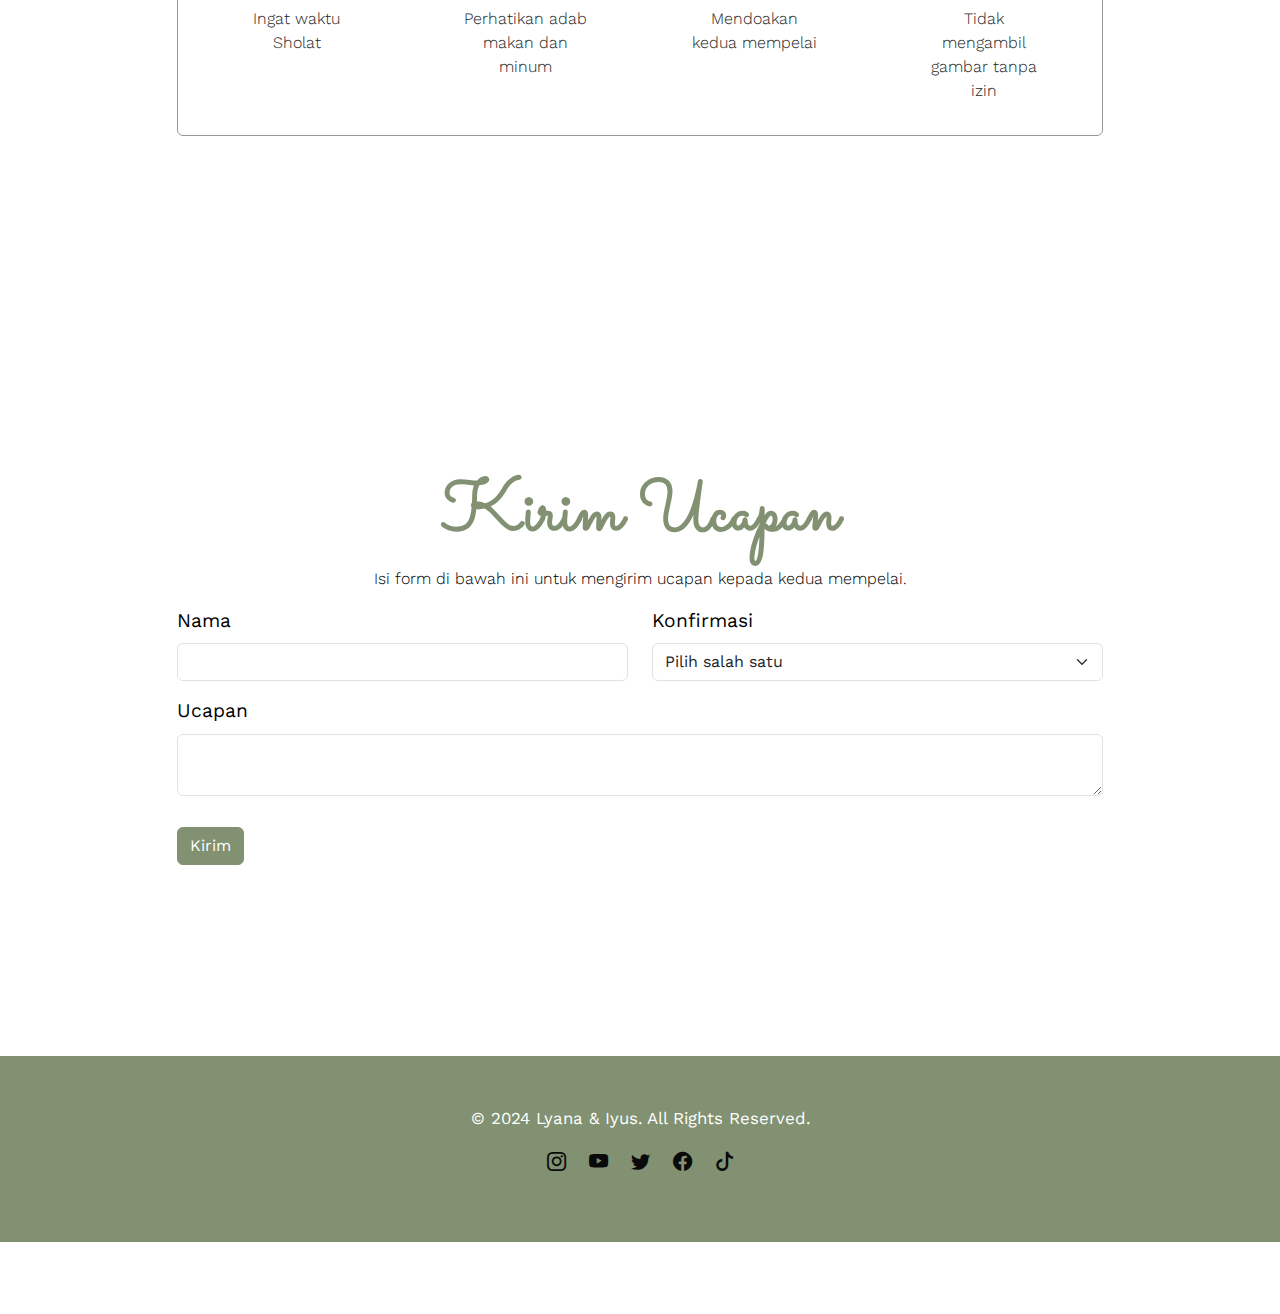
==== commit a3d84af6: "update style adab walimahan" ====
--- a/index.html
+++ b/index.html
@@ -138,6 +138,7 @@
                 font-size: 1.2rem;
                 font-family: 'Amiri', sans-serif;
                 line-height: 48px;
+                margin-top: 30px;
               "
             >
               وَمِنْ اٰيٰتِهٖٓ اَنْ خَلَقَ لَكُمْ مِّنْ اَنْفُسِكُمْ اَزْوَاجًا
@@ -209,11 +210,11 @@
                 <div class="row justify-content-center">
                   <div class="col-md-6">
                     <i class="bi bi-clock d-block"></i>
-                    <p>08.00 - 10.00</p>
+                    <span>08.00 - 10.00</span>
                   </div>
                   <div class="col-md-6">
                     <i class="bi bi-calendar3 d-block"></i>
-                    <p>Minggu, 7 Juli 2024</p>
+                    <span>Minggu, 7 Juli 2024</span>
                   </div>
                 </div>
               </div>
@@ -250,40 +251,49 @@
           </div>
         </div>
 
-        <div class="row justify-content-center text-center mt-4">
-          <h3 class="mb-3">Adab Menghadiri Walimahan</h3>
-          <div class="col-6">
-            <img
-              class="img-fluid rounded-circle"
-              src="img/icon/masjid.png"
-              alt=""
-            />
-            <div class="description">Ingat waktu Sholat</div>
-          </div>
-          <div class="col-6">
-            <img
-              class="img-fluid rounded-circle"
-              src="img/icon/makan.png"
-              alt=""
-            />
-            <div class="description">Perhatikan adab makan dan minum</div>
-          </div>
-
-          <div class="col-6">
-            <img
-              class="img-fluid rounded-circle"
-              src="img/icon/berdoa.png"
-              alt=""
-            />
-            <div class="description">Mendoakan kedua mempelai</div>
-          </div>
-          <div class="col-6">
-            <img
-              class="img-fluid rounded-circle"
-              src="img/icon/kamera.png"
-              alt=""
-            />
-            <div class="description">Tidak mengambil gambar tanpa izin</div>
+        <div class="row justify-content-center text-center mt-5 mb-5">
+          <!-- <h3 class="mb-5">Adab Menghadiri Walimahan</h3> -->
+          <div class="col-10">
+            <div class="card text-center text-bg-light">
+              <div class="card-header">Adab Menghadiri Walimahan</div>
+              <div class="card-body mt-3">
+                  <div class="row justify-content-around text-center">
+                    <div class="col-md-2 col-5">
+                      <img
+                        class="img-fluid rounded-circle"
+                        src="img/icon/masjid.png"
+                        alt=""
+                      />
+                      <div class="description mb-3">Ingat waktu Sholat</div>
+                    </div>
+                    <div class="col-md-2 col-5">
+                      <img
+                        class="img-fluid rounded-circle"
+                        src="img/icon/makan.png"
+                        alt=""
+                      />
+                      <div class="description mb-3">Perhatikan adab makan dan minum</div>
+                    </div>
+                  <!-- </div> -->
+                  <!-- <div class="row justify-content-between text-center"> -->
+                    <div class="col-md-2 col-5">
+                      <img
+                        class="img-fluid rounded-circle"
+                        src="img/icon/berdoa.png"
+                        alt=""
+                      />
+                      <div class="description mb-3">Mendoakan kedua mempelai</div>
+                    </div>
+                    <div class="col-md-2 col-5">
+                      <img
+                        class="img-fluid rounded-circle"
+                        src="img/icon/kamera.png"
+                        alt=""
+                      />
+                      <div class="description mb-3">Tidak mengambil gambar tanpa izin</div>
+                    </div>
+                    </div></div></div>
+            </div>
           </div>
         </div>
       </div>
@@ -306,7 +316,7 @@
           action=""
           id="my-form"
         >
-          <div class="col-6">
+          <div class="col-5">
             <div class="mb-3">
               <label for="nama" class="form-label">Nama</label>
               <input
@@ -319,7 +329,7 @@
               />
             </div>
           </div>
-          <div class="col-6">
+          <div class="col-5">
             <div class="mb-3">
               <label for="konfirmasi" class="form-label">Konfirmasi</label>
               <select
@@ -334,7 +344,7 @@
               </select>
             </div>
           </div>
-          <div class="col-12">
+          <div class="col-10">
             <div class="mb-3">
               <label for="nama" class="form-label">Ucapan</label>
               <textarea
@@ -346,7 +356,7 @@
               ></textarea>
             </div>
           </div>
-          <div class="col-12" style="margin-top: 15px; margin-bottom: 15px">
+          <div class="col-10" style="margin-top: 15px; margin-bottom: 15px">
             <button class="btn btn-primary btn-kirim">Kirim</button>
             <button
               class="btn btn-primary btn-loading d-none"
--- a/style.css
+++ b/style.css
@@ -687,7 +687,7 @@
   flex-direction: column;
   align-items: center;
   row-gap: 4px;
-  color: var(--title-color);
+  color: var(--sage);
   font-weight: 600;
 }
 
@@ -708,7 +708,7 @@
 /*Active link*/
 .active-link {
   position: relative;
-  color: var(--sage);
+  color: #536443;
   transition: 0.3s;
 }
 
@@ -766,7 +766,8 @@
     /* display: block; */ /* Minimalist design, visible labels */
   }
   .nav__link:hover {
-    color: var(--first-color);
+    color:#697c56;
+    ;
   }
 
   /* First design, remove if you choose the minimalist design */
@@ -776,7 +777,7 @@
     bottom: -0.75rem;
     width: 4px;
     height: 4px;
-    background-color: var(--first-color);
+    background-color: var(--sage);
     border-radius: 50%;
   }
 
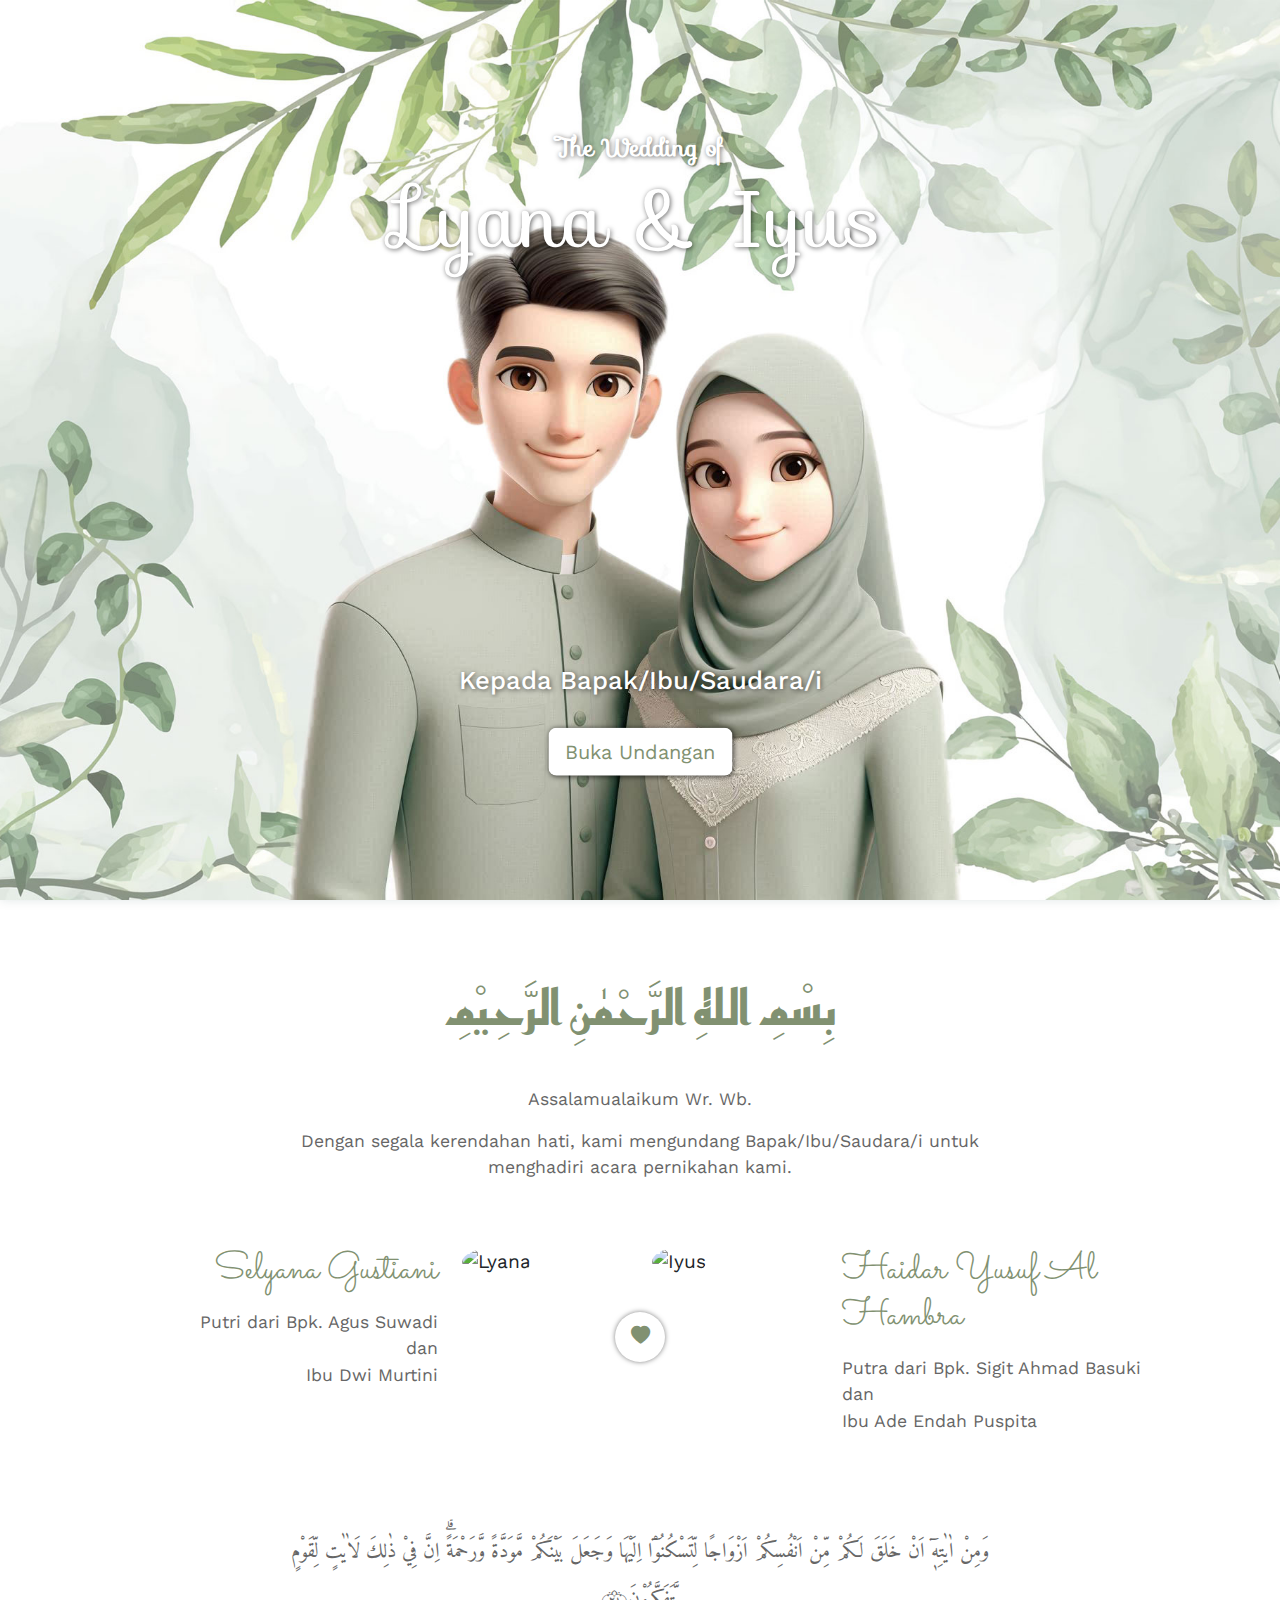
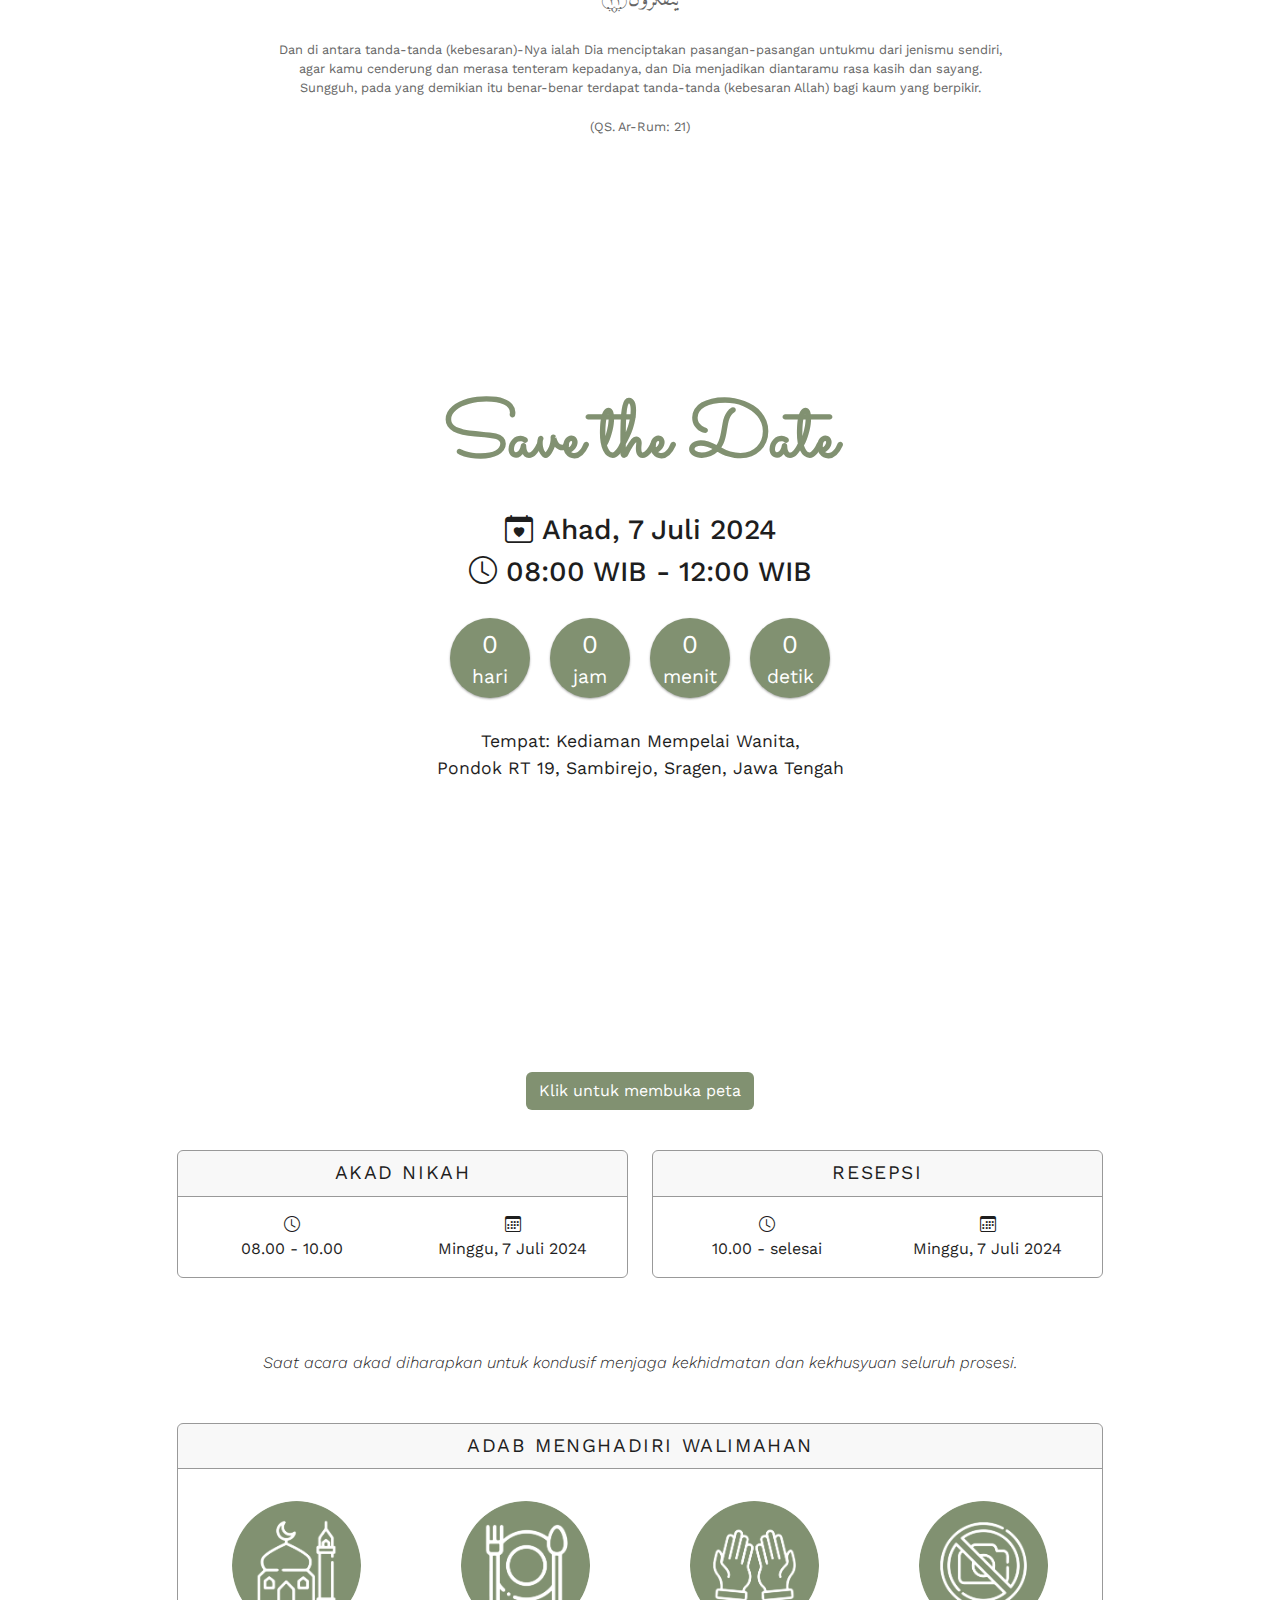
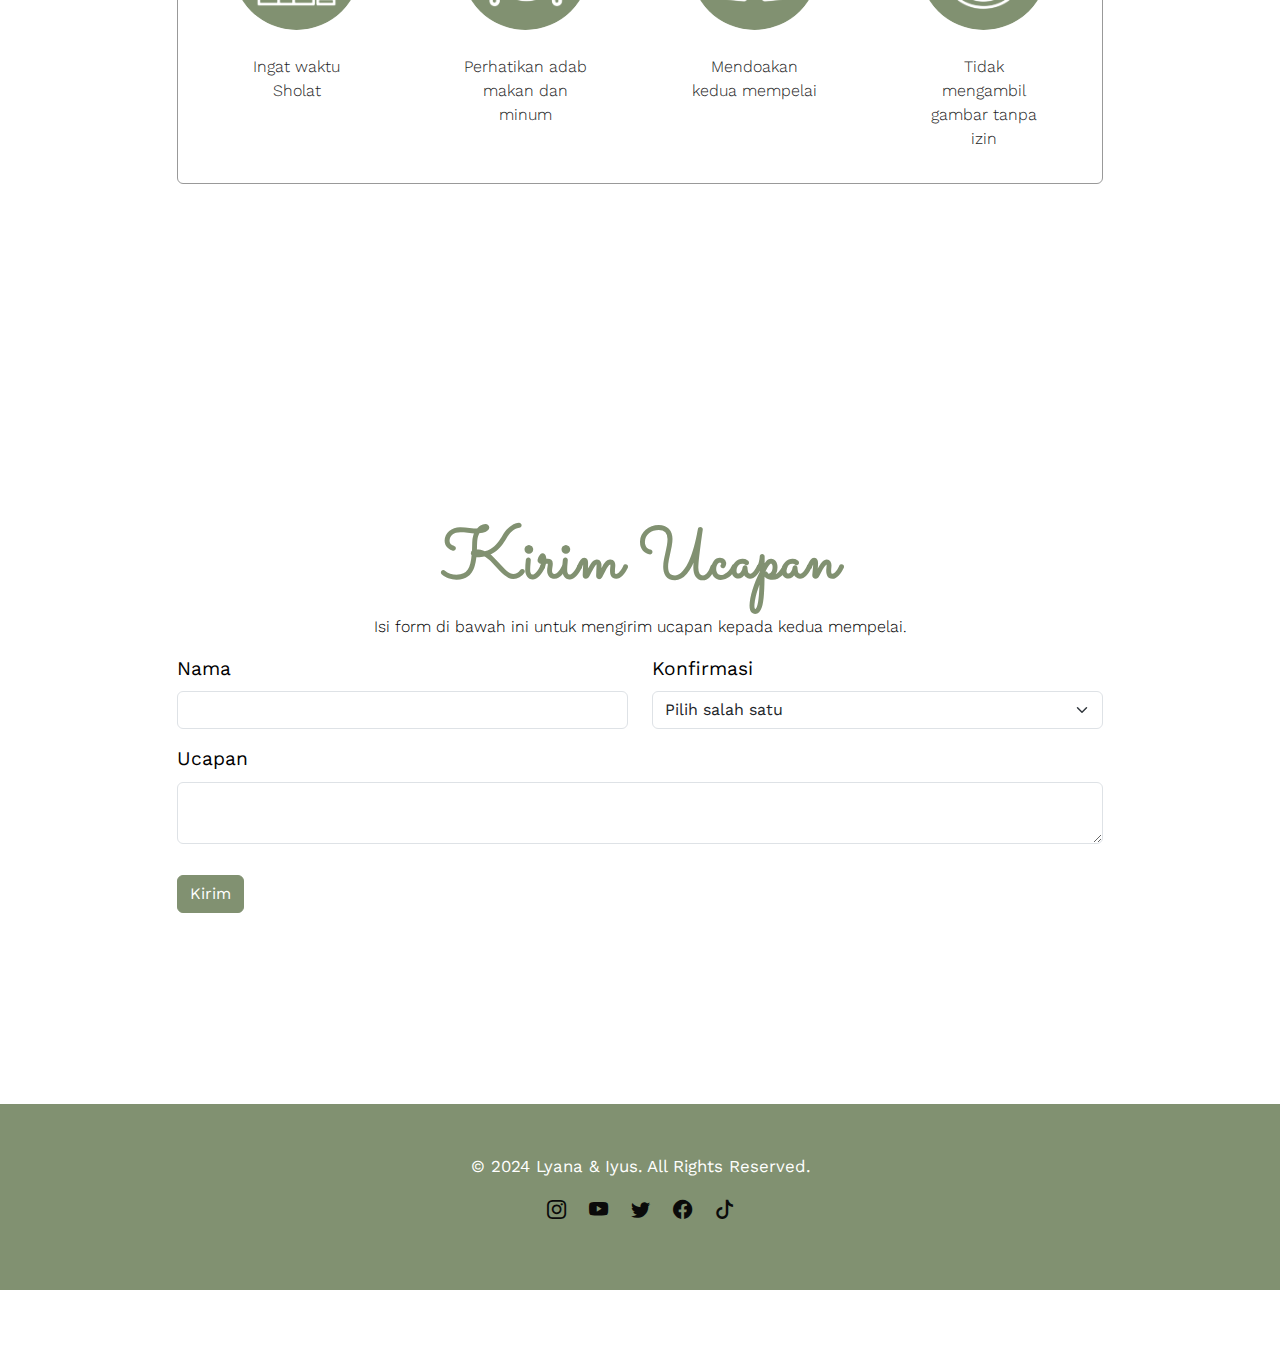
==== commit fd8f465c: "add love icon on mobile view" ====
--- a/index.html
+++ b/index.html
@@ -109,6 +109,9 @@
           </div>
 
           <span class="heart"><i class="bi bi-heart-fill"></i></span>
+          <div id="heart2">
+            <span class="heart2"><i class="bi bi-heart-fill"></i></span>
+          </div>
 
           <div class="col-lg-6 putra">
             <div class="row">
@@ -135,7 +138,7 @@
           <div class="col-md-8 text-center">
             <p
               style="
-                font-size: 1.2rem;
+                font-size: 1.3rem;
                 font-family: 'Amiri', sans-serif;
                 line-height: 48px;
                 margin-top: 30px;
--- a/style.css
+++ b/style.css
@@ -473,6 +473,16 @@
   }
 }
 
+@media (min-width: 993px) {
+  .home .heart2 {
+    display: none;
+  }
+
+  .home #heart2 {
+    display: none;
+  }
+}
+
 /* laptop */
 @media (max-width: 992px) {
   /* html {
@@ -487,8 +497,30 @@
     font-size: 1rem;
   }
 
+  .putra {
+    margin-top: 3rem;
+  }
+
   .home .heart {
     display: none;
+  }
+
+  .home .heart2 {
+    width: 50px;
+    height: 50px;
+    background-color: white;
+    display: flex;
+    border-radius: 50%;
+    box-shadow: 0 0 5px rgba(0, 0, 0, 0.5);
+    position: relative;
+    left: 50%;
+    bottom: 100%;
+    transform: translateX(-50%) translateY(65px);
+  }
+
+  .home .heart2 i {
+    margin: auto;
+    color: var(--sage);
   }
 
   .timeline::before {
@@ -530,10 +562,6 @@
   /* html {
     font-size: 65%;
   } */
-
-  .putra {
-    margin-top: 3rem;
-  }
 
   .simply-countdown > .simply-section {
     padding: 40px;
@@ -766,8 +794,7 @@
     /* display: block; */ /* Minimalist design, visible labels */
   }
   .nav__link:hover {
-    color:#697c56;
-    ;
+    color: #697c56;
   }
 
   /* First design, remove if you choose the minimalist design */
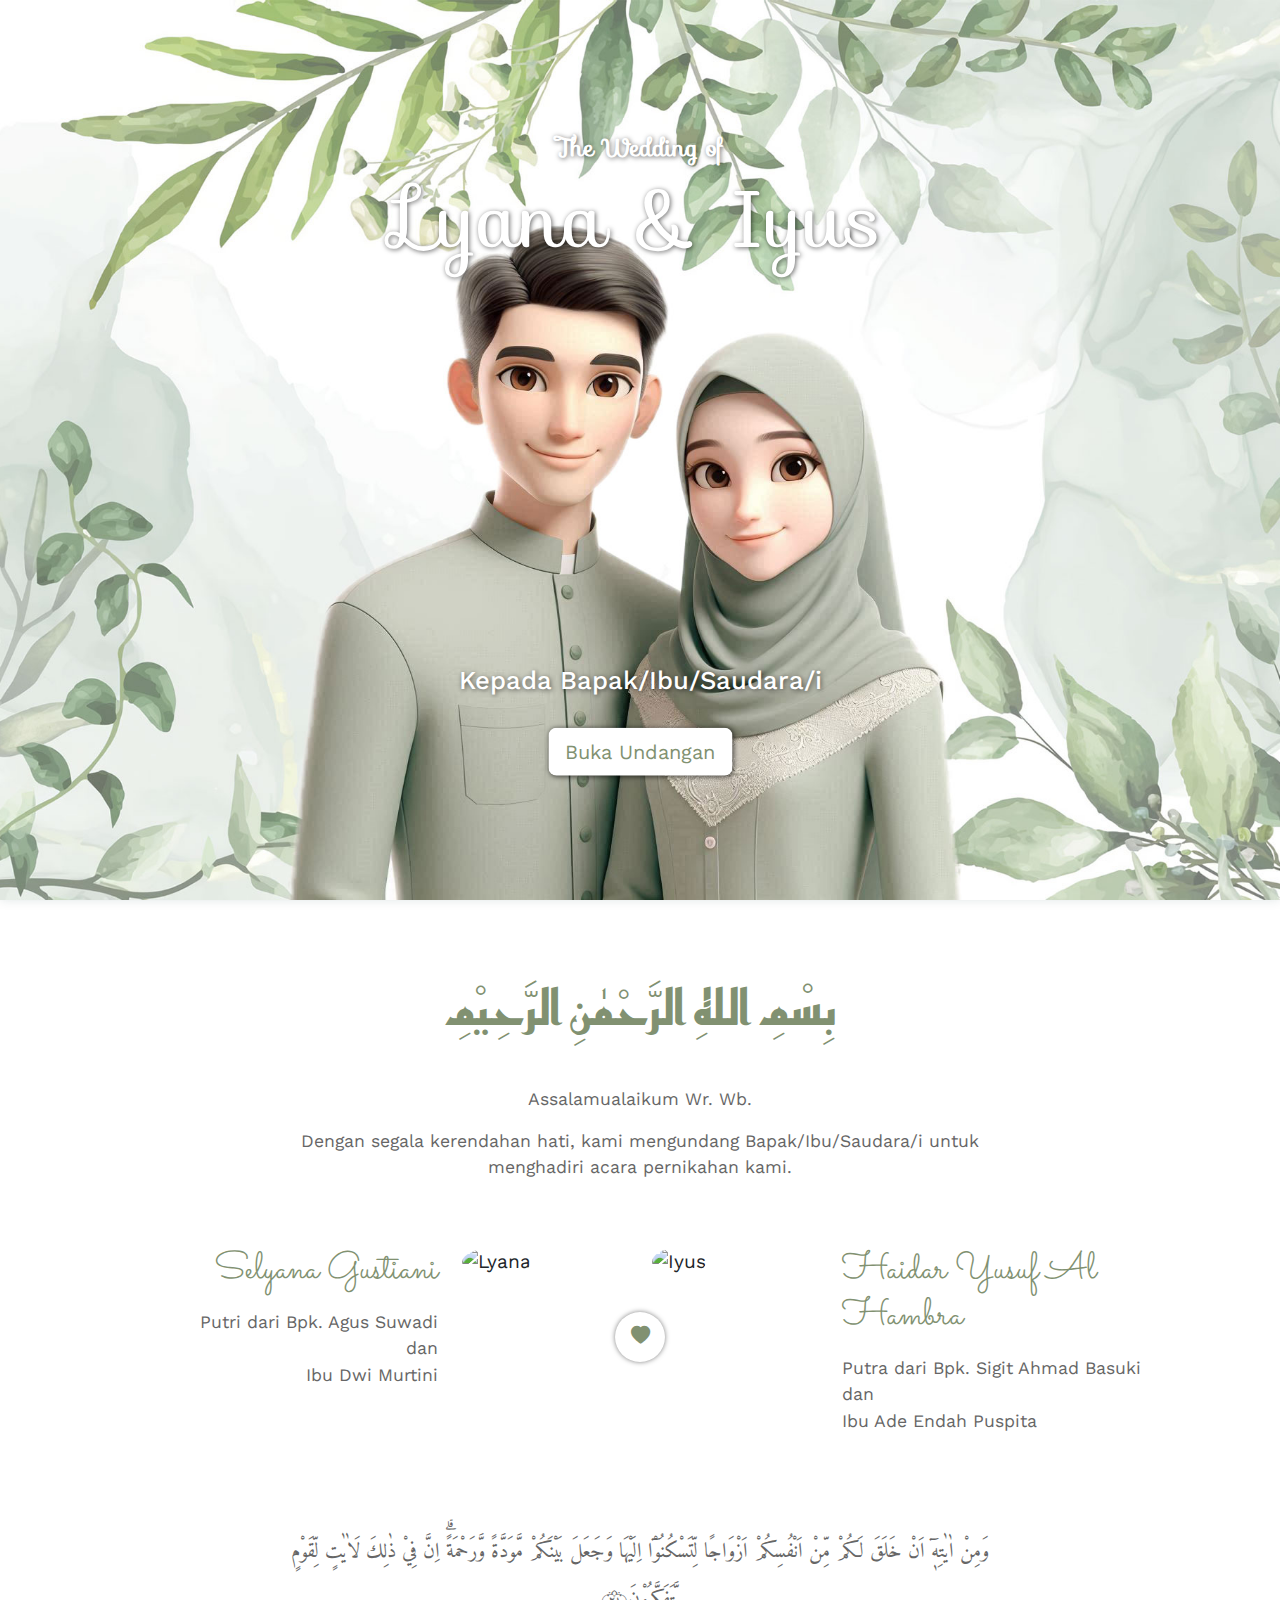
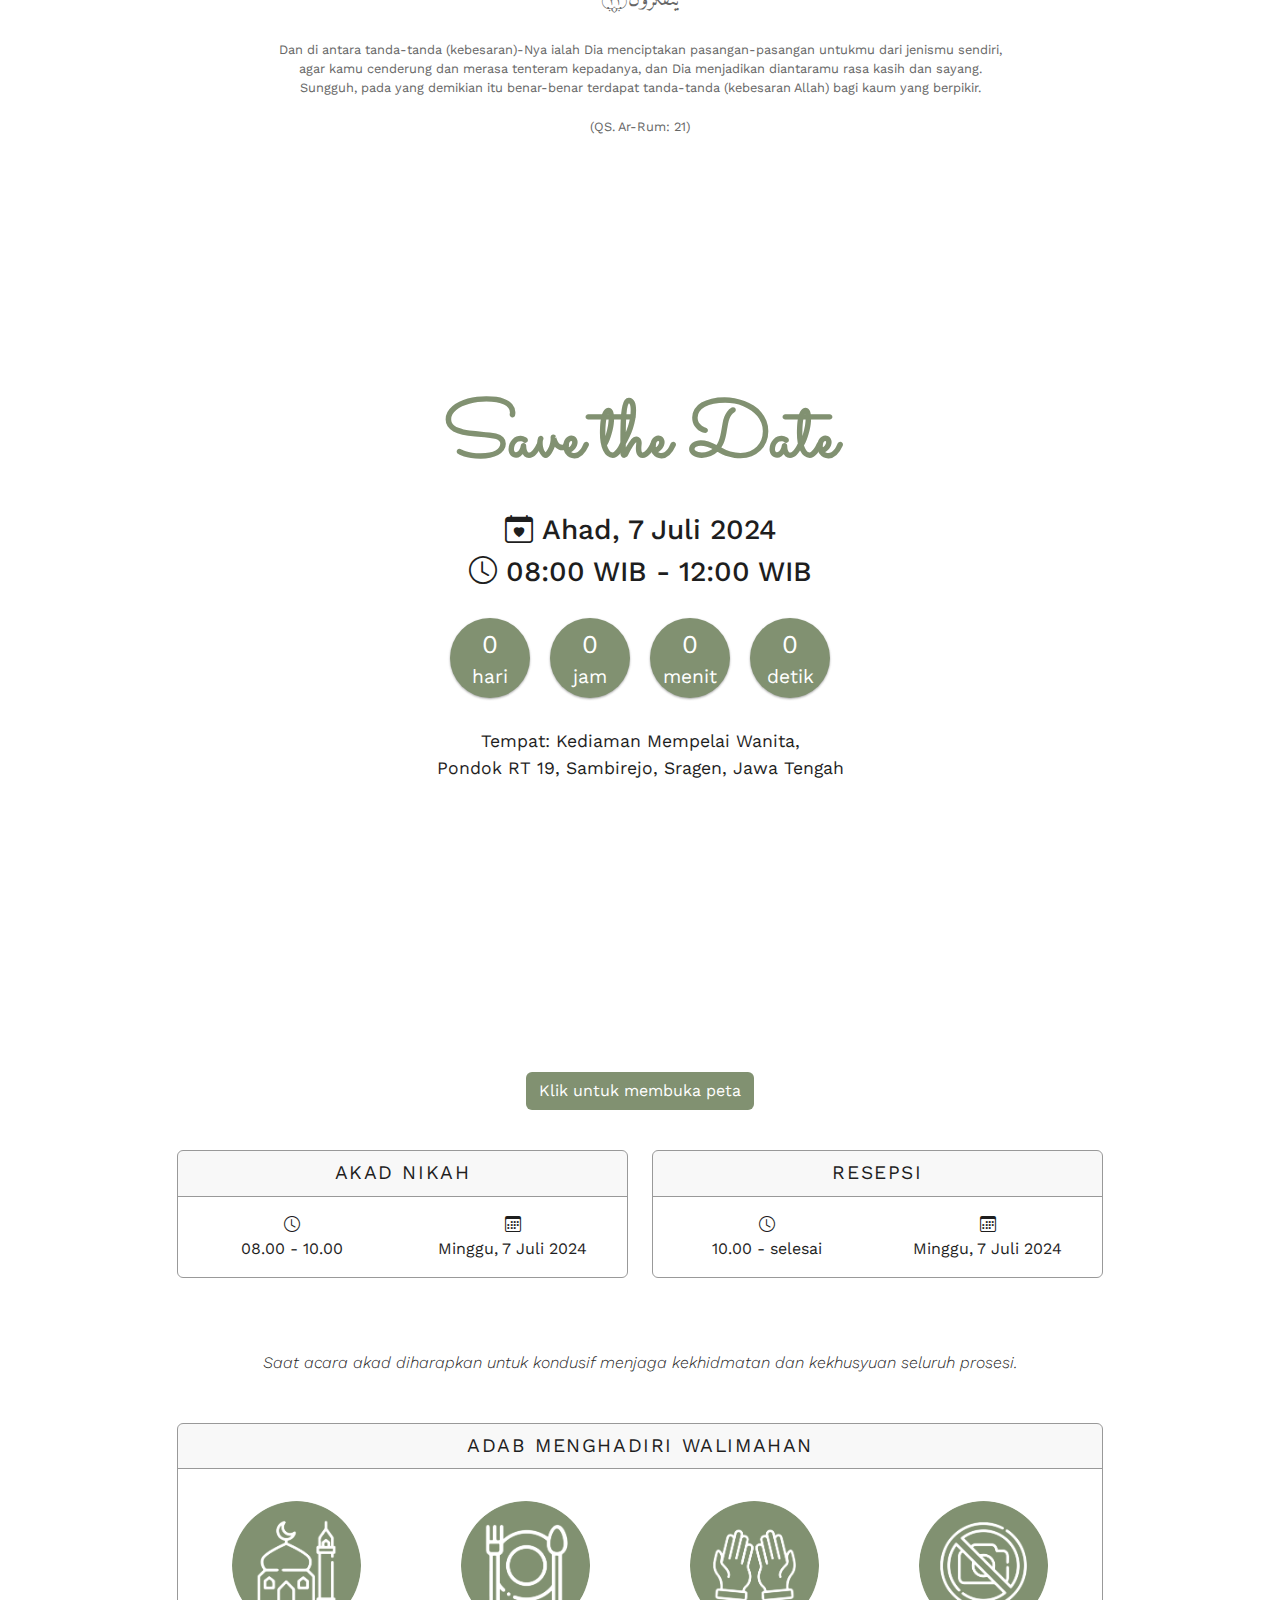
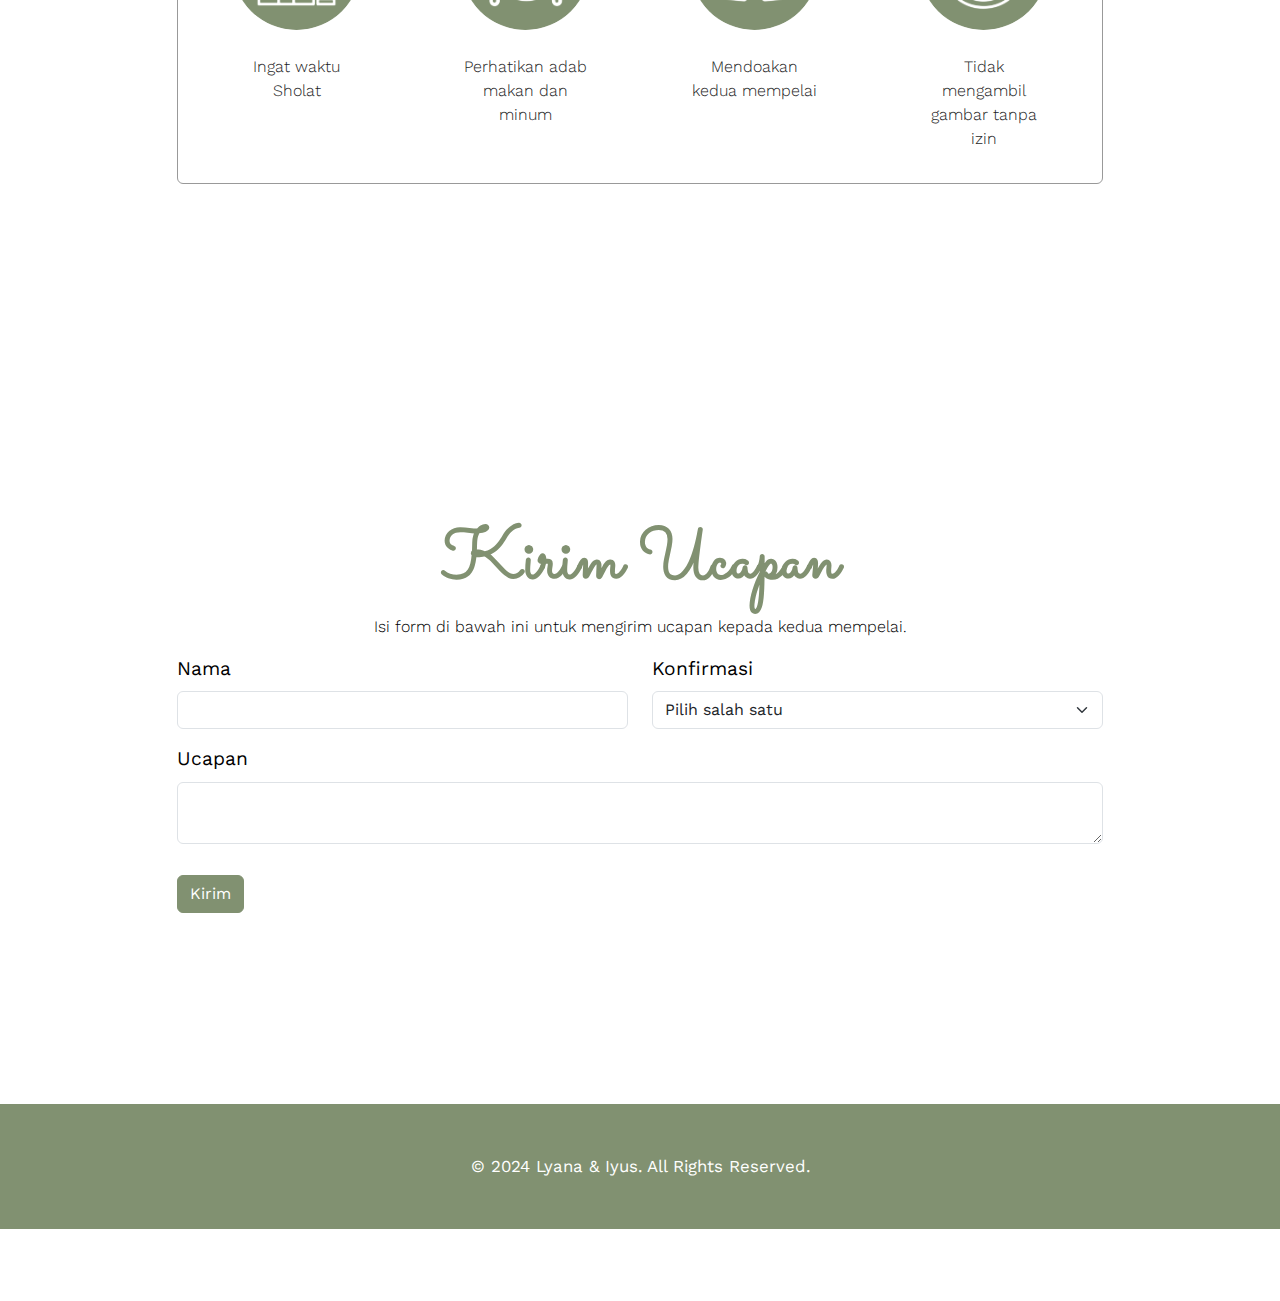
==== commit d78f2595: "remove soscial media icon in footer" ====
--- a/index.html
+++ b/index.html
@@ -400,10 +400,8 @@
         <div class="row">
           <div class="col text-center">
             <small class="block"
-              >&copy; 2024 Lyana & Iyus. All Rights Reserved.</small
-            >
-            <!-- <small class="block">Design by <a href="https://instagram.com/sandhikagalih">@sandhikagalih</a>.</small> -->
-            <ul class="mt-3" style="padding-left: 0px">
+              >&copy; 2024 Lyana & Iyus. All Rights Reserved.</small>
+            <!-- <ul class="mt-3" style="padding-left: 0px">
               <li>
                 <a href="#"><i class="bi bi-instagram"></i></a>
               </li>
@@ -419,7 +417,7 @@
               <li>
                 <a href="#"><i class="bi bi-tiktok"></i></a>
               </li>
-            </ul>
+            </ul> -->
           </div>
         </div>
       </div>
@@ -485,7 +483,7 @@
 
     <div id="audio-container">
       <audio id="song" loop>
-        <source src="audio/crush.mp3" type="audio/mp3" />
+        <source src="audio/song.mp3" type="audio/mp3" />
       </audio>
 
       <div class="audio-icon-wrapper" style="display: none">
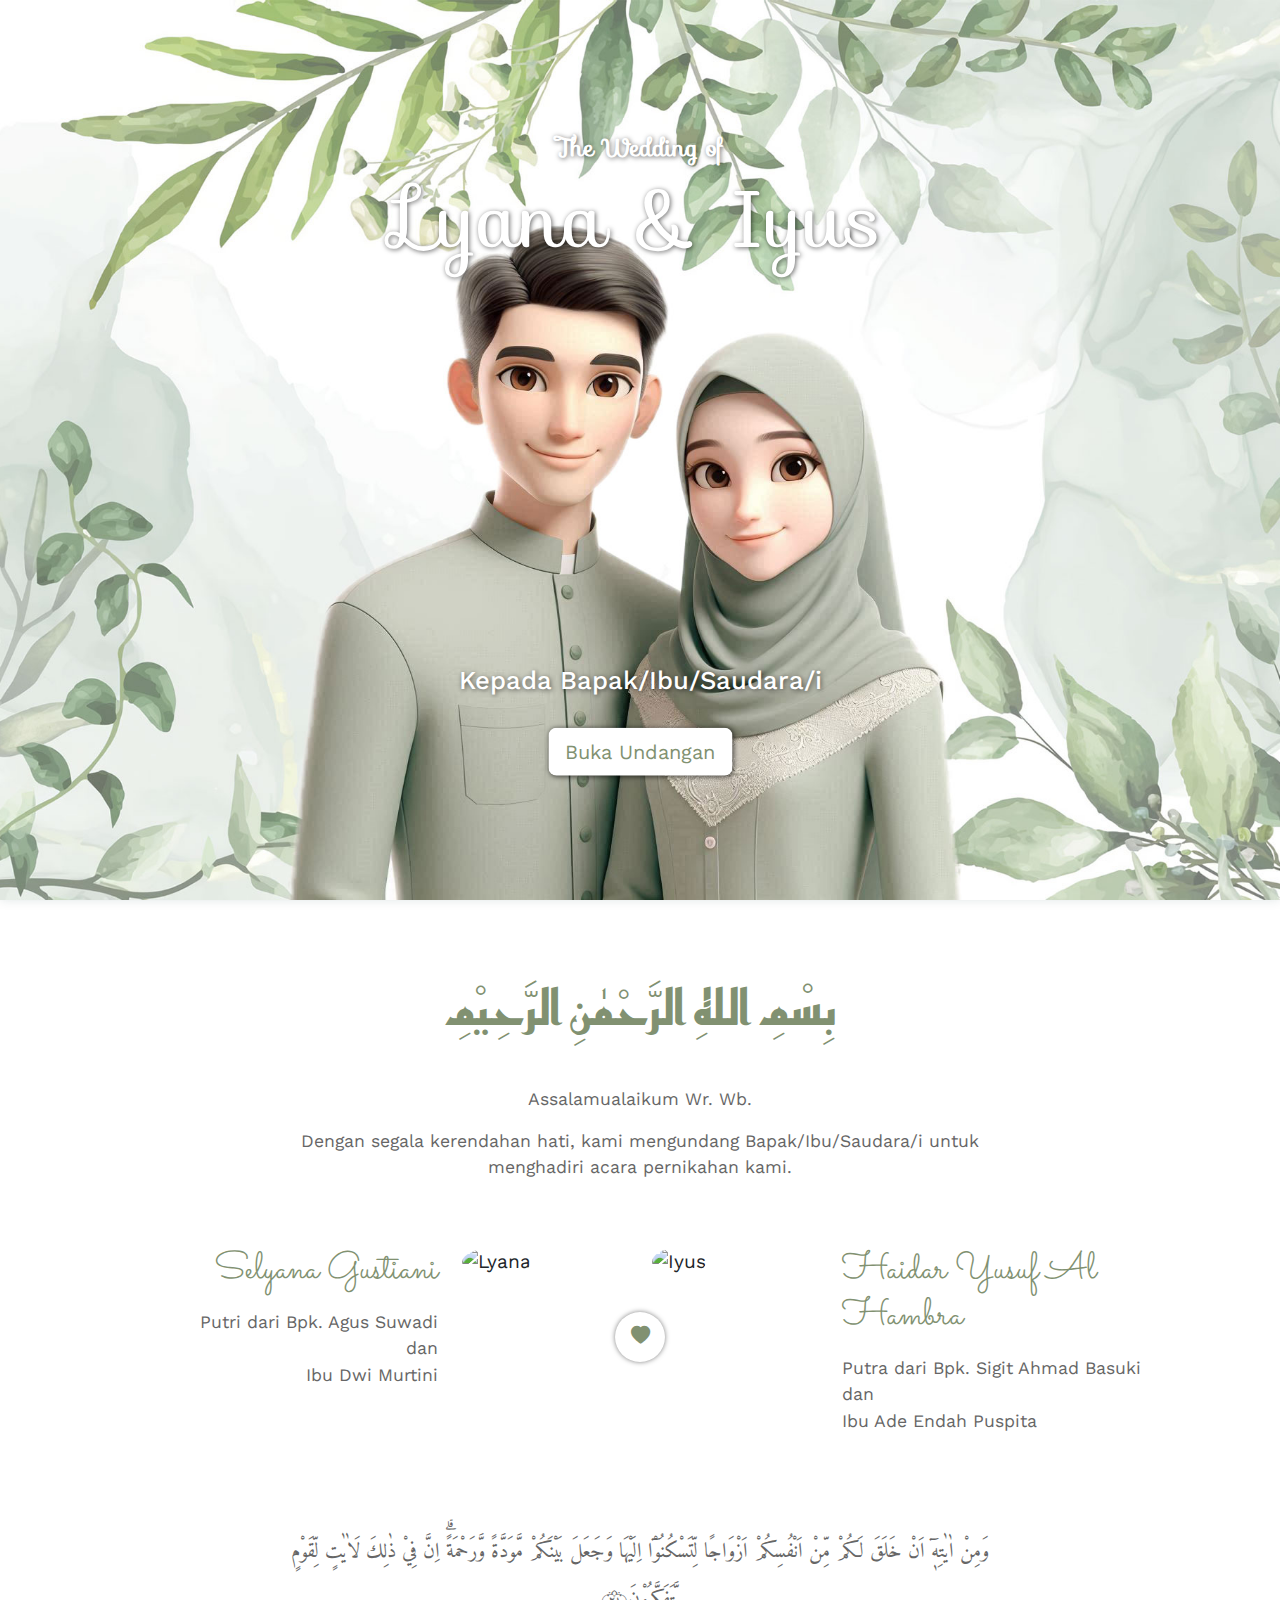
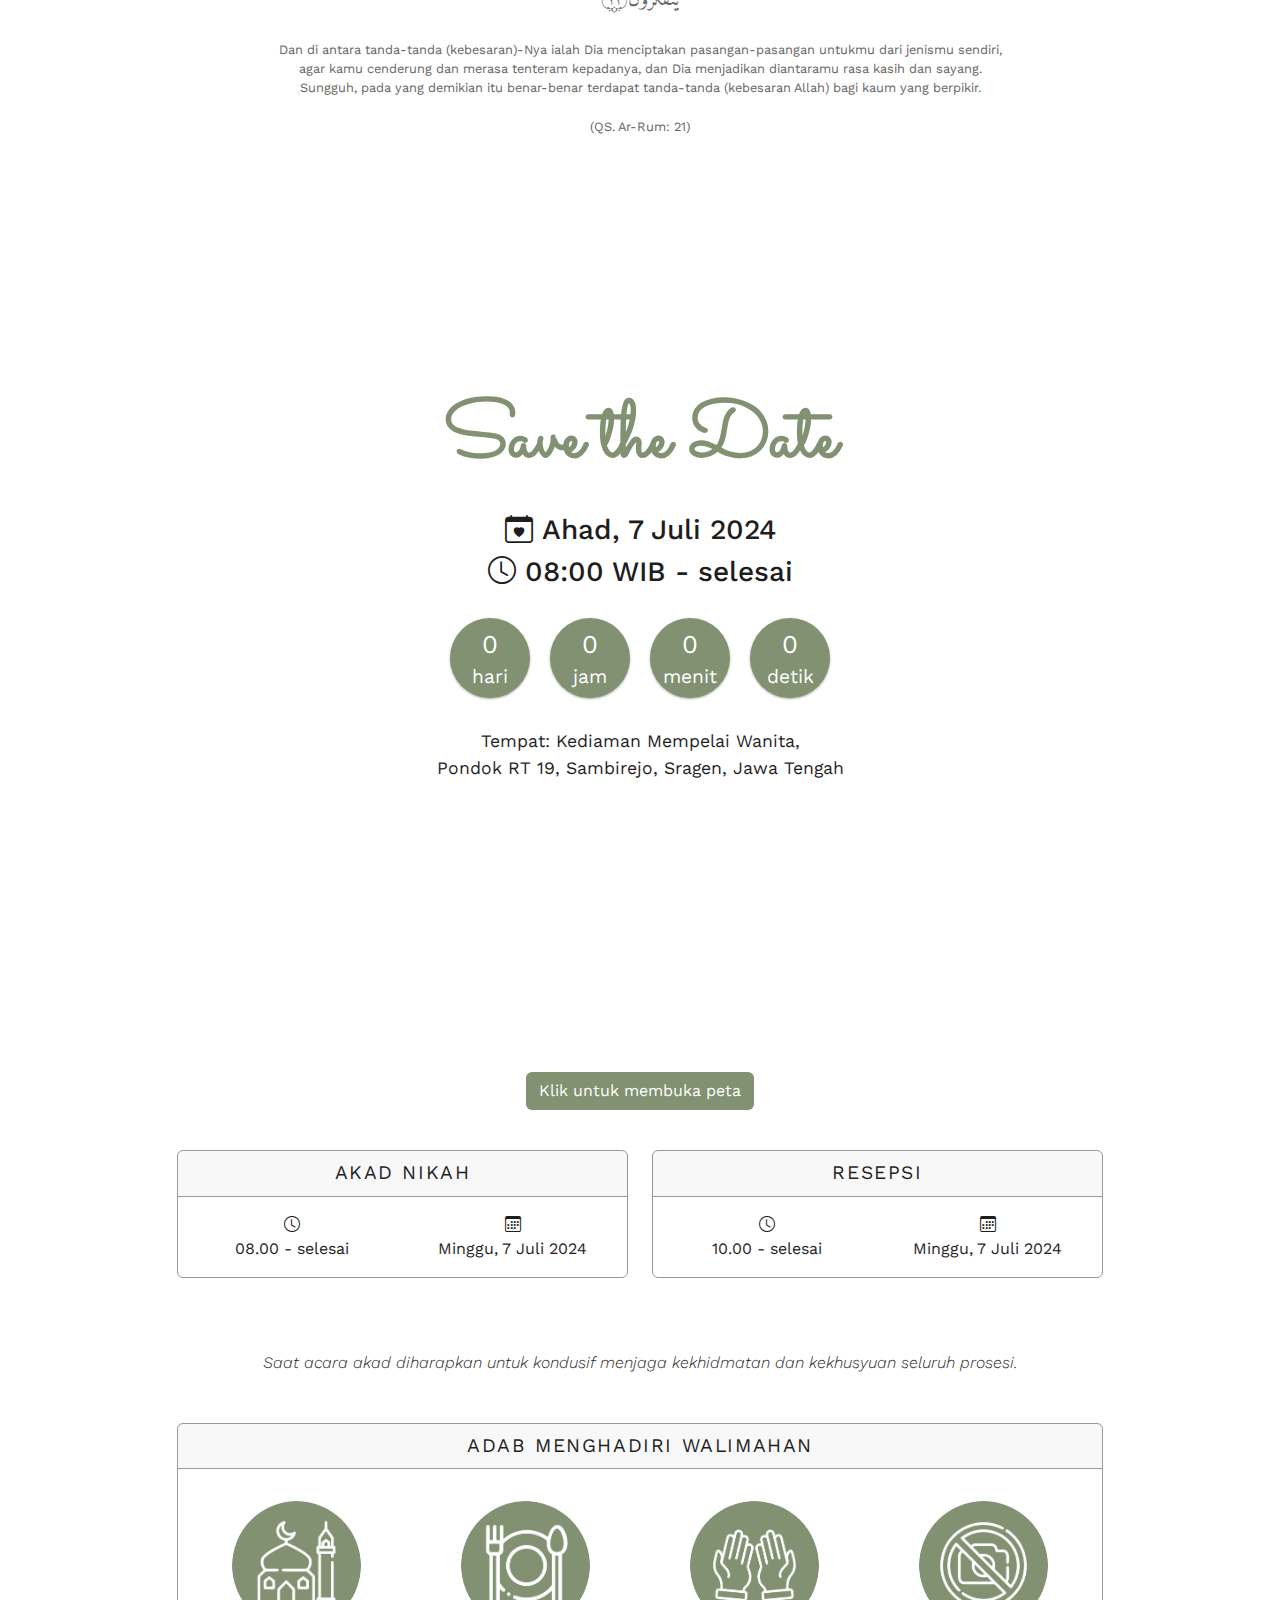
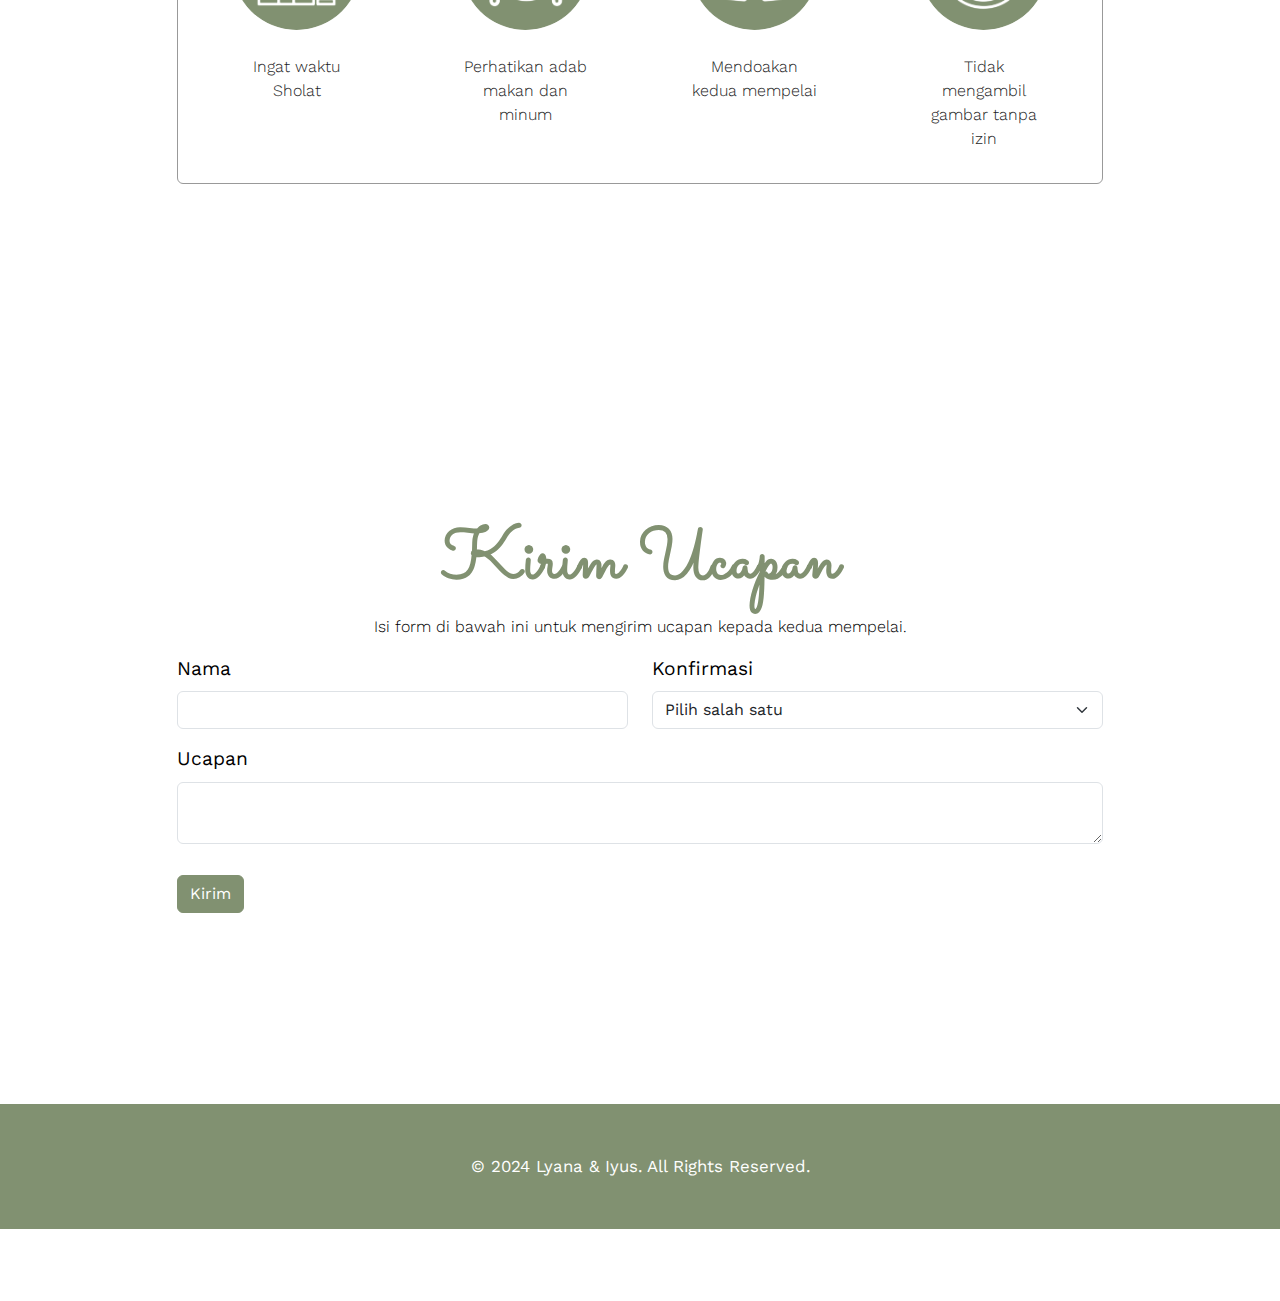
==== commit 955dfc99: "update jam" ====
--- a/index.html
+++ b/index.html
@@ -3,6 +3,18 @@
   <head>
     <meta charset="utf-8" />
     <meta name="viewport" content="width=device-width, initial-scale=1" />
+    <meta http-equiv="X-UA-Compatible" content="text/html; charset=UTF-8" />
+    <!-- <meta name="title" content="The Wedding of Lyana & Iyus">
+    <meta name="description" content="Ahad, 7 Juli 2024" itemprop="description" /> -->
+    <meta property="og:type" content="website" />
+    <meta property="og:site_name" content="lyanadaniyus" />
+    <meta property="og:title" content="The Wedding of Lyana & Iyus" />
+    <meta property="og:image" content="https://lyanadaniyus.online/img/fav.jpg" />
+    <meta property="og:description" content="Ahad, 7 Juli 2024" />
+    <meta property="og:url" content="https://lyanadaniyus.online" />
+    <meta property="og:image:type" content="image/jpeg" />
+    <meta property="og:image:width" content="600" />
+    <meta property="og:image:height" content="600" />
     <title>Lyana & Iyus</title>
     <link rel="icon" type="image/x-icon" href="img/fav-min.ico" />
     <link
@@ -176,7 +188,7 @@
             </h3>
             <h3>
               <span class="icon-datetime"><i class="bi bi-clock"> </i></span
-              >08:00 WIB - 12:00 WIB
+              >08:00 WIB - selesai
             </h3>
             <div class="simply-countdown text-white"></div>
             <p class="alamat">
@@ -200,8 +212,6 @@
               class="btn btn-custom my-3"
               >Klik untuk membuka peta</a
             >
-            <!-- <p class="description">Diharapkan untuk tidak salah alamat dan tanggal. Manakala tiba di tujuan namun tidak
-            ada tanda-tanda sedang dilangsungkan pernikahan, boleh jadi Anda salah jadwal, atau salah tempat.</p> -->
           </div>
         </div>
 
@@ -213,7 +223,7 @@
                 <div class="row justify-content-center">
                   <div class="col-md-6">
                     <i class="bi bi-clock d-block"></i>
-                    <span>08.00 - 10.00</span>
+                    <span>08.00 - selesai</span>
                   </div>
                   <div class="col-md-6">
                     <i class="bi bi-calendar3 d-block"></i>
@@ -221,9 +231,6 @@
                   </div>
                 </div>
               </div>
-              <!-- <div class="card-footer">
-              Saat acara akad diharapkan untuk kondusif menjaga kekhidmatan dan kekhusyuan seluruh prosesi.
-            </div> -->
             </div>
           </div>
           <div class="col-md-5 col-10">
@@ -241,9 +248,6 @@
                   </div>
                 </div>
               </div>
-              <!-- <div class="card-footer">
-              Saat acara akad diharapkan untuk kondusif menjaga kekhidmatan dan kekhusyuan seluruh prosesi.
-            </div> -->
             </div>
           </div>
           <div class="description text-center">
@@ -255,7 +259,6 @@
         </div>
 
         <div class="row justify-content-center text-center mt-5 mb-5">
-          <!-- <h3 class="mb-5">Adab Menghadiri Walimahan</h3> -->
           <div class="col-10">
             <div class="card text-center text-bg-light">
               <div class="card-header">Adab Menghadiri Walimahan</div>
@@ -277,8 +280,6 @@
                       />
                       <div class="description mb-3">Perhatikan adab makan dan minum</div>
                     </div>
-                  <!-- </div> -->
-                  <!-- <div class="row justify-content-between text-center"> -->
                     <div class="col-md-2 col-5">
                       <img
                         class="img-fluid rounded-circle"
@@ -455,31 +456,10 @@
                 <span class="nav__name">Ucapan</span>
               </a>
             </li>
-
-            <!-- <li class="nav__item">
-              <a href="#portfolio" class="nav__link">
-                <i class="bx bx-briefcase-alt nav__icon"></i>
-                <span class="nav__name">Portfolio</span>
-              </a>
-            </li>
-
-            <li class="nav__item">
-              <a href="#contactme" class="nav__link">
-                <i class="bx bx-message-square-detail nav__icon"></i>
-                <span class="nav__name">Contactme</span>
-              </a>
-            </li> -->
           </ul>
         </div>
       </nav>
     </header>
-
-    <!-- <nav class="navbar bg-transparent sticky-bottom mynavbar justify-content-center">
-    <div class="container" style="width: 70%;">
-      <a class="nav-link" href="#home" style="font-size: 1rem;"><span class="icon-nav"><i class="bi bi-house-heart"></i>Home</a>
-      <a class="nav-link" href="#info" style="font-size: 1rem;"><span class="icon-nav"><i class="bi bi-calendar-heart"></i>Tanggal & Waktu</a>
-    </div>
-  </nav> -->
 
     <div id="audio-container">
       <audio id="song" loop>
@@ -518,19 +498,6 @@
           seconds: { singular: "detik", plural: "detik" },
         },
       });
-    </script>
-
-    <script>
-      // const stickyTop = document.querySelector('.sticky-top');
-      // const offcanvas = document.querySelector('.offcanvas');
-
-      // offcanvas.addEventListener('show.bs.offcanvas', function () {
-      //   stickyTop.style.overflow = 'visible';
-      // });
-
-      // offcanvas.addEventListener('hidden.bs.offcanvas', function () {
-      //   stickyTop.style.overflow = 'hidden';
-      // });
     </script>
 
     <script>
@@ -692,3 +659,6 @@
     </script>
   </body>
 </html>
+<!-- Project ini tersedia di github https://github.com/iyus-22/lyanadaniyus -->
+<!-- Thanks to Bapak https://github.com/sandhikagalih -->
+<!-- Base project https://github.com/sandhikagalih/dino-wedding -->